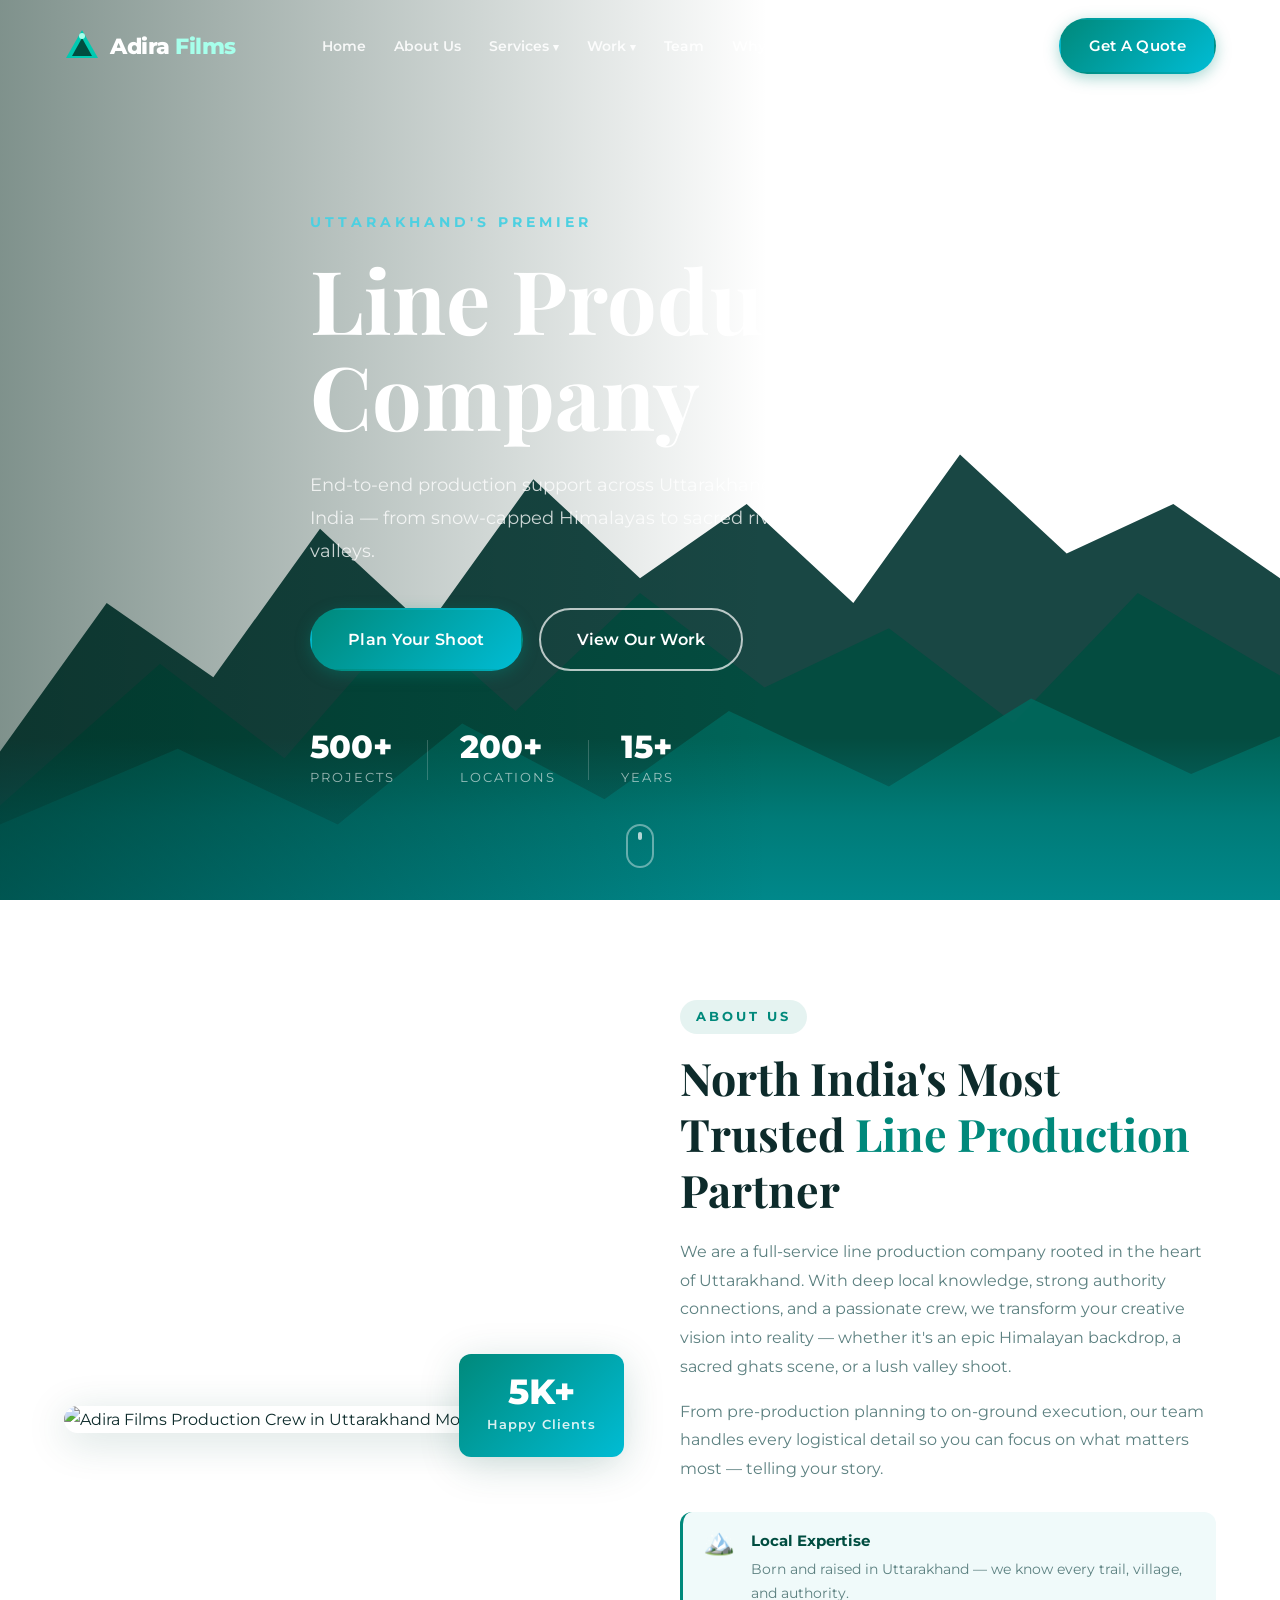
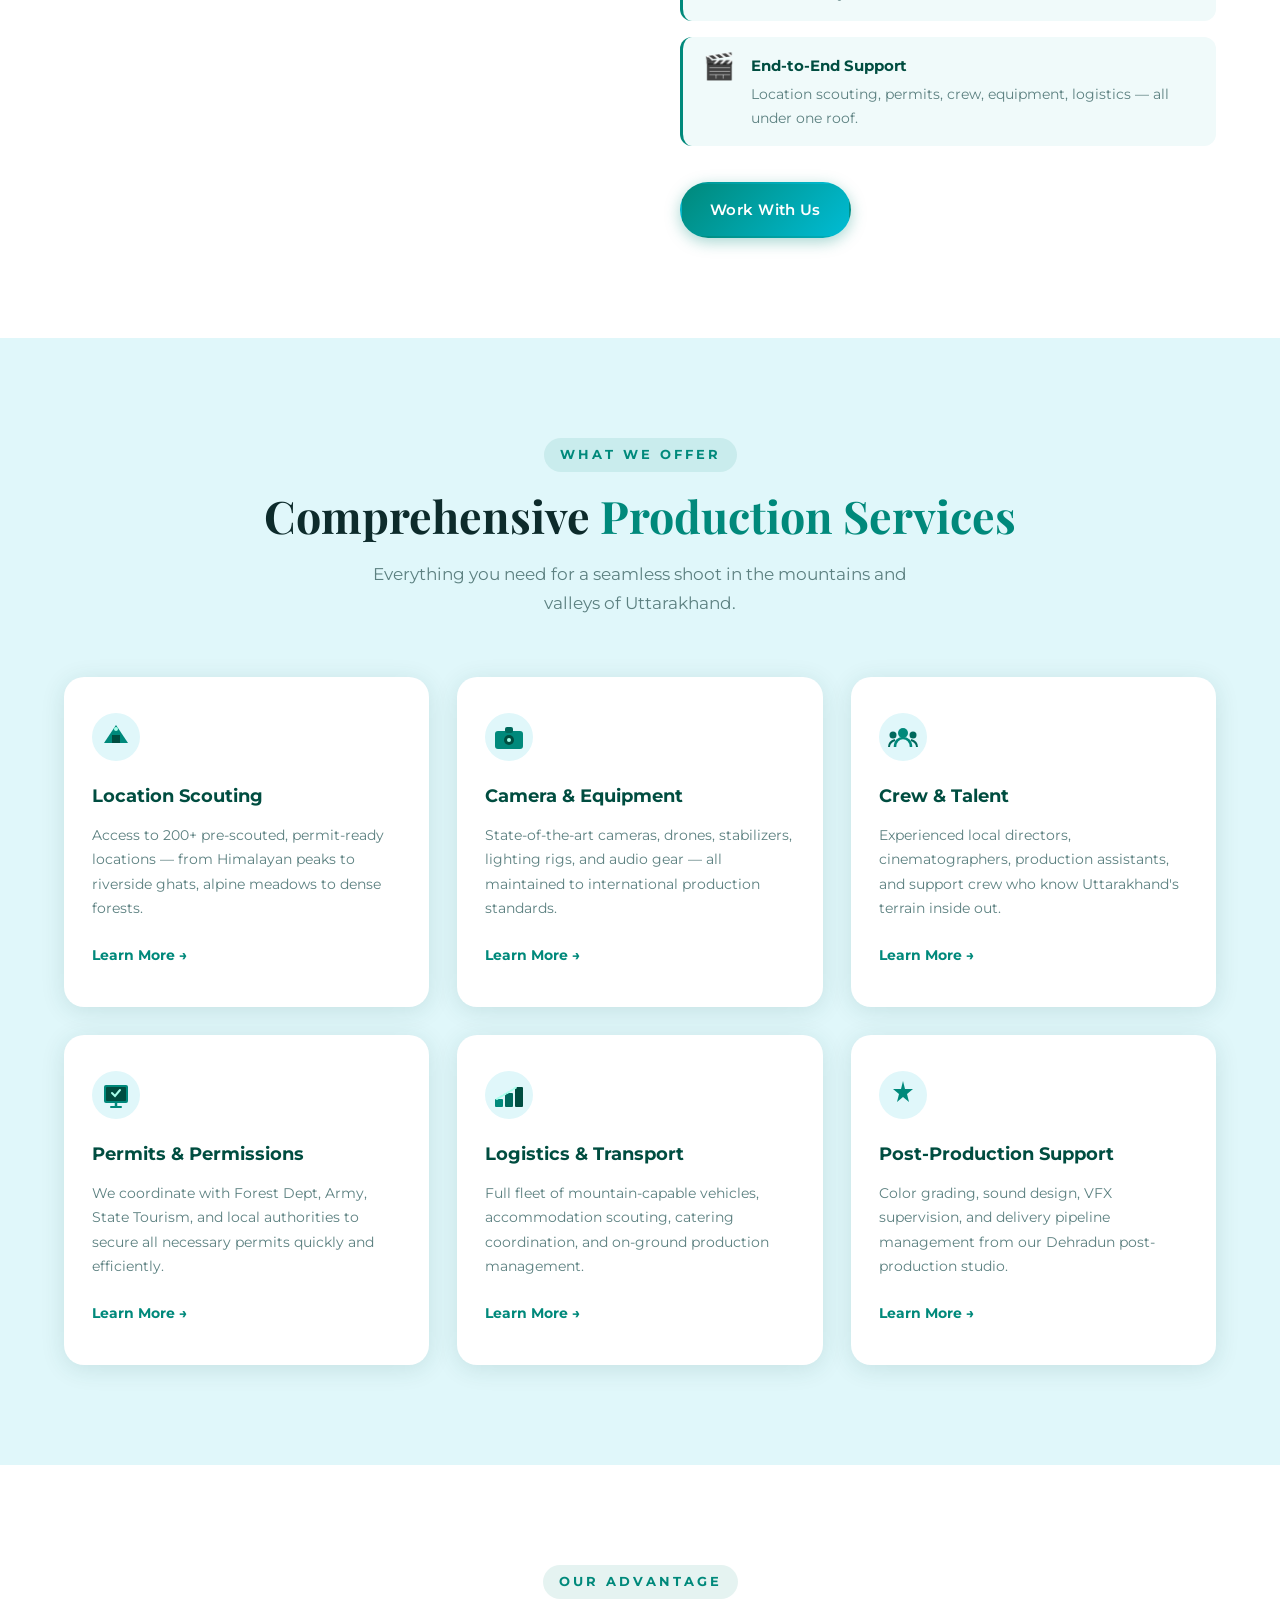
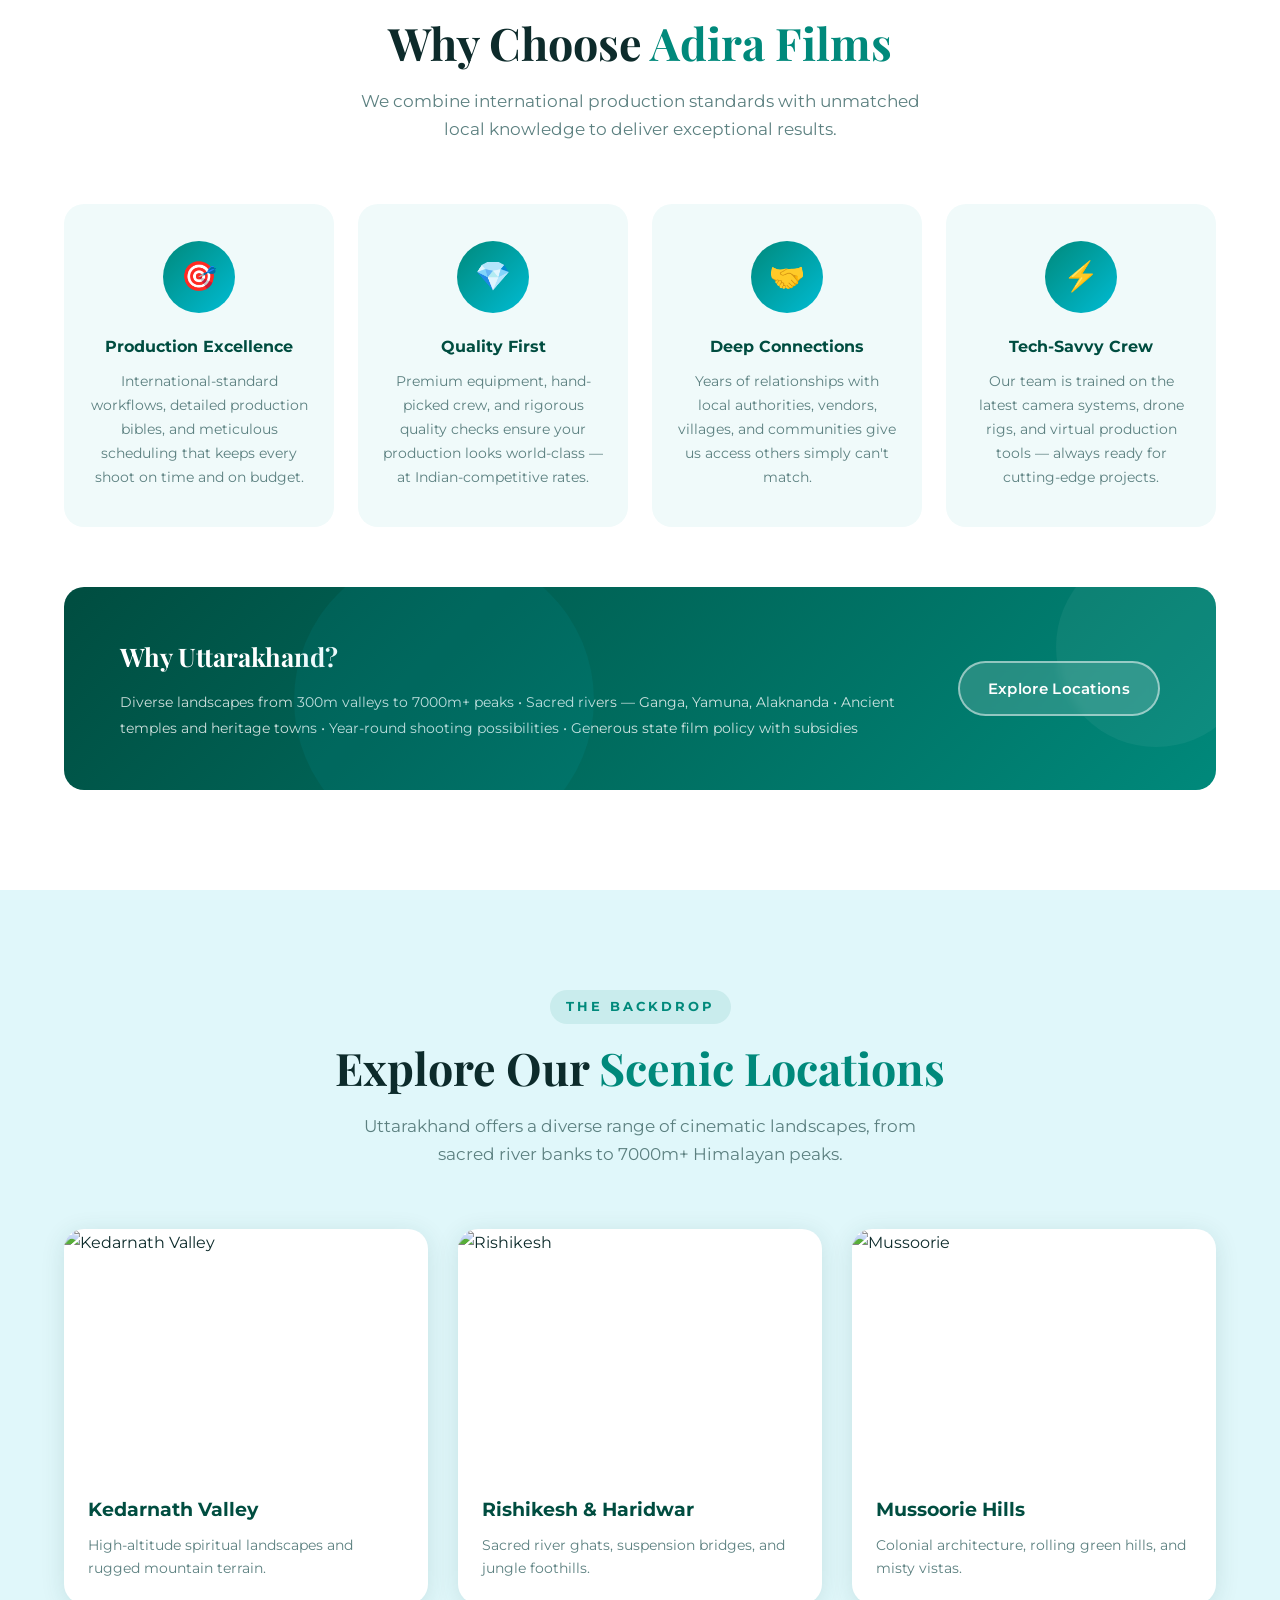
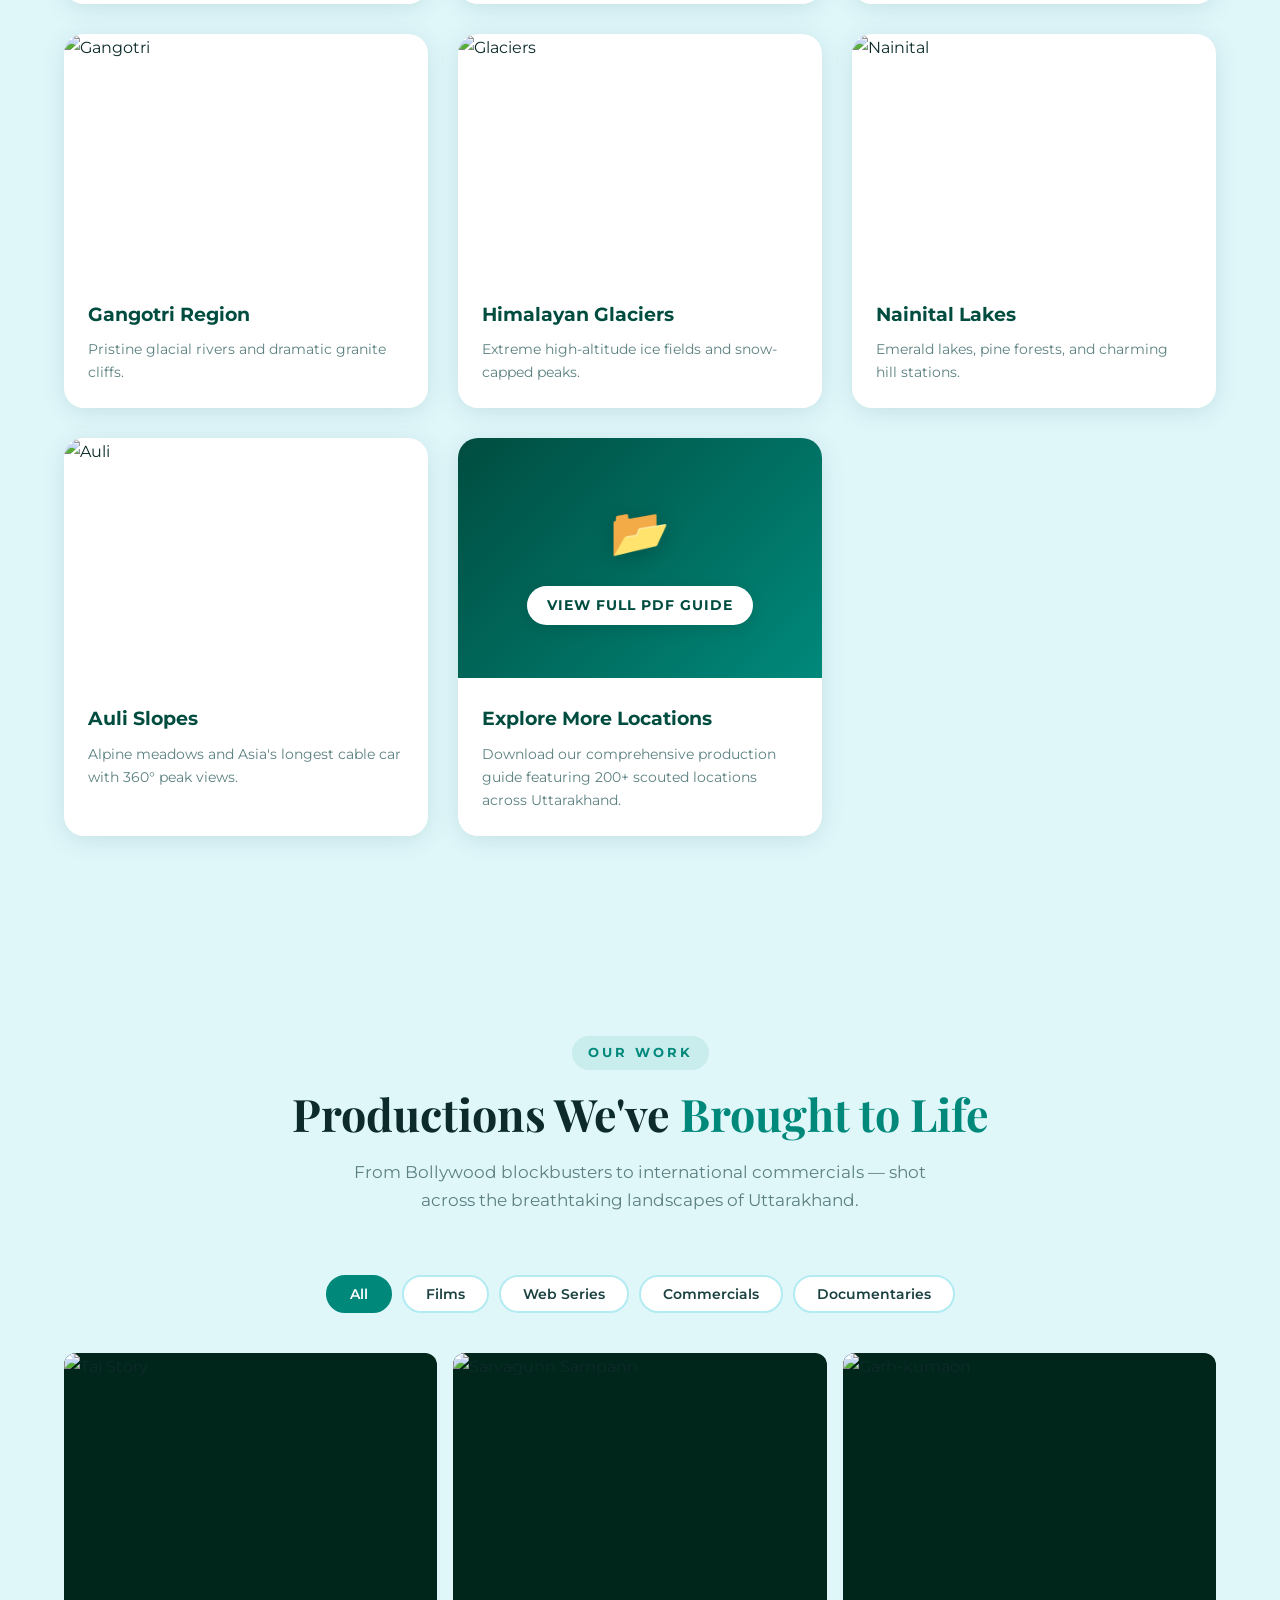
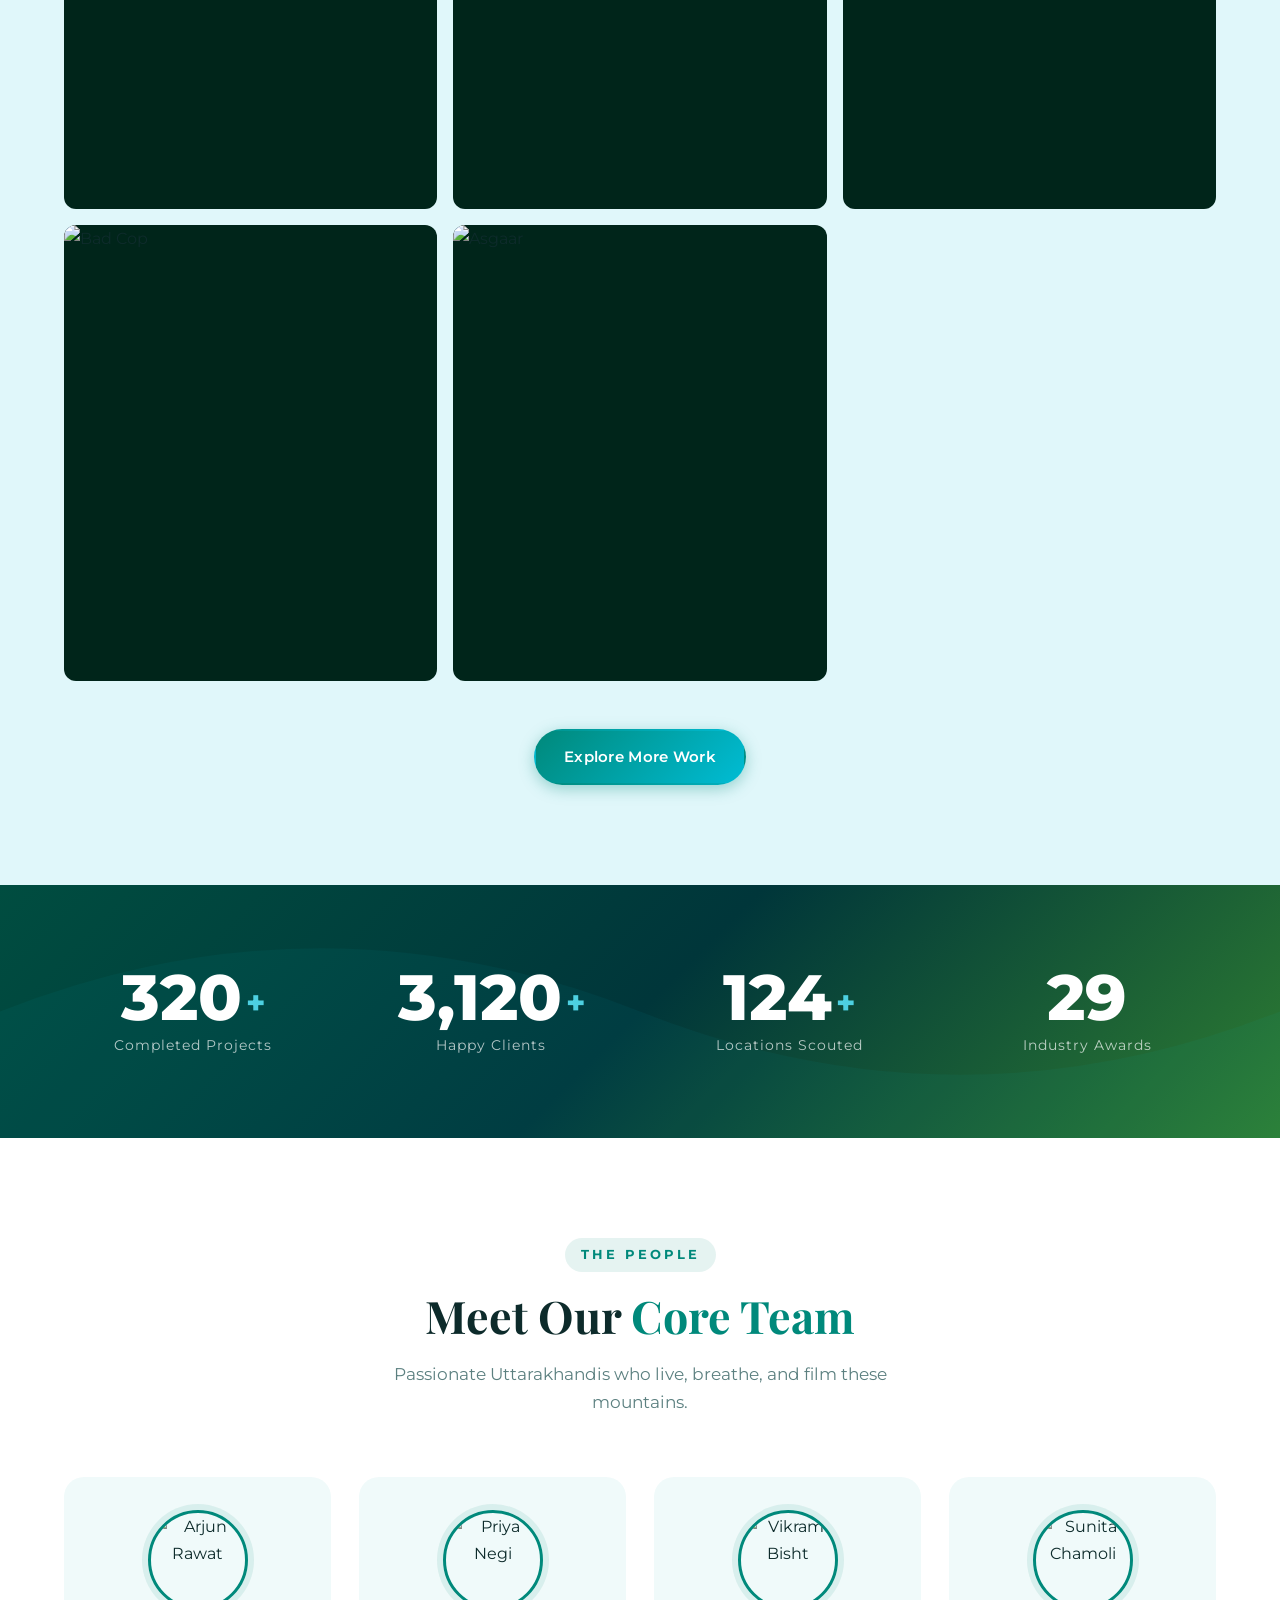
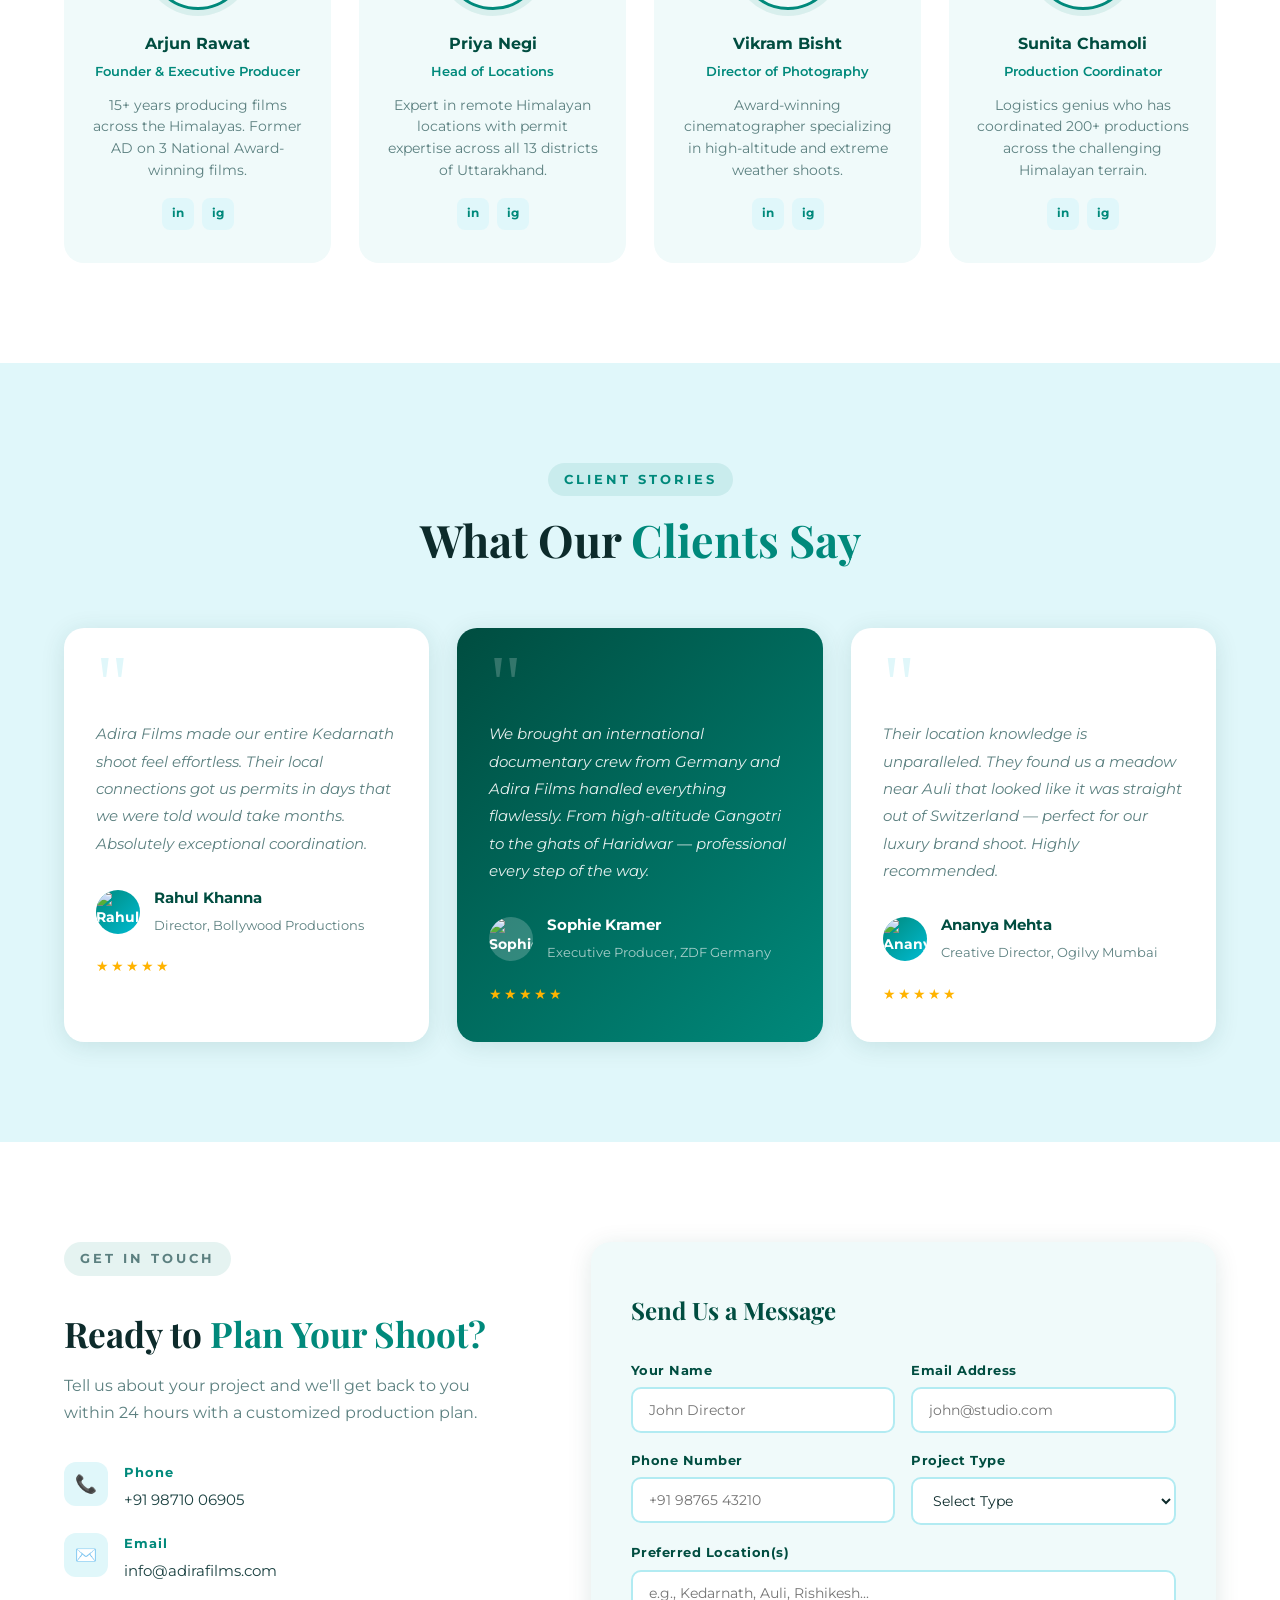
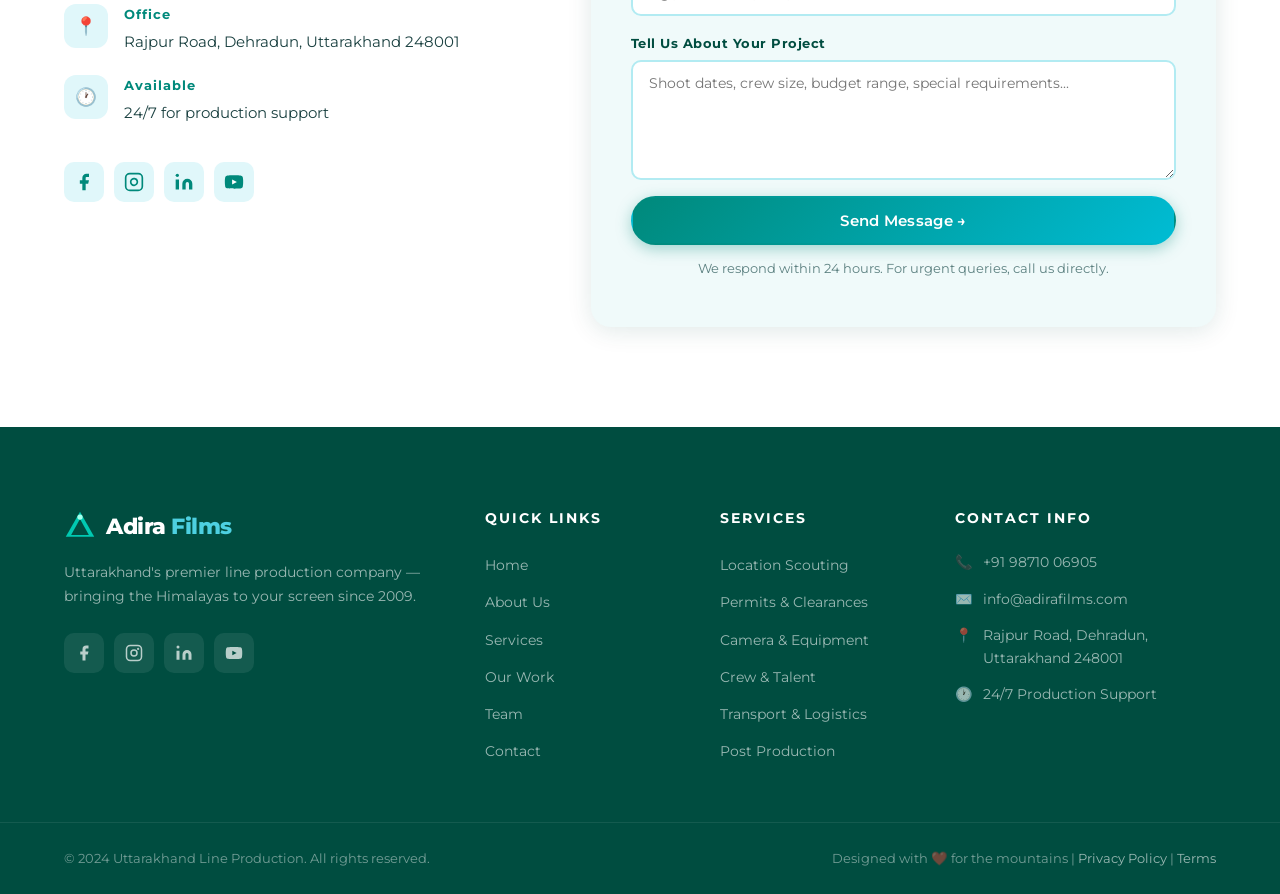
==== index.html @ 28b55c74 "Add files via upload" ====
<!DOCTYPE html>
<html lang="en">
<head>
  <meta charset="UTF-8" />
  <meta name="viewport" content="width=device-width, initial-scale=1.0" />
  <title>Adira Films | Uttarakhand Line Production Services</title>
  <link rel="preconnect" href="https://fonts.googleapis.com" />
  <link href="https://fonts.googleapis.com/css2?family=Montserrat:wght@300;400;500;600;700;800&family=Playfair+Display:wght@400;700&display=swap" rel="stylesheet" />
  <link rel="stylesheet" href="style.css" />
</head>
<body>

  <!-- ===== HEADER ===== -->
  <header id="header">
    <div class="container nav-container">
      <a href="#" class="logo">
        <div class="logo-icon">
          <svg width="36" height="36" viewBox="0 0 36 36" fill="none">
            <path d="M18 2 L34 30 L2 30 Z" fill="#00C9B1"/>
            <path d="M18 10 L28 28 L8 28 Z" fill="#004D40"/>
            <circle cx="18" cy="8" r="3" fill="#A7FFEB"/>
          </svg>
        </div>
        <span class="logo-text">Adira <span>Films</span></span>
      </a>

      <nav class="main-nav" id="mainNav">
        <ul>
          <li><a href="#home">Home</a></li>
          <li><a href="#about">About Us</a></li>
          <li class="has-dropdown">
            <a href="#services">Services <span class="arrow">▾</span></a>
            <ul class="dropdown">
              <li><a href="#services">Kumaon Region</a></li>
              <li><a href="#services">Garhwal Region</a></li>
              <li><a href="#services">Dehradun & Mussoorie</a></li>
            </ul>
          </li>
          <li class="has-dropdown">
            <a href="#portfolio">Work <span class="arrow">▾</span></a>
            <ul class="dropdown">
              <li><a href="#portfolio">Films</a></li>
              <li><a href="#portfolio">Web Series</a></li>
              <li><a href="#portfolio">Commercials</a></li>
            </ul>
          </li>
          <li><a href="#team">Team</a></li>
          <li><a href="#why">Why Uttarakhand</a></li>
          <li><a href="#contact">Contact Us</a></li>
        </ul>
      </nav>

      <a href="#contact" class="btn btn-primary header-cta">Get A Quote</a>
      <button class="hamburger" id="hamburger" aria-label="Toggle menu">
        <span></span><span></span><span></span>
      </button>
    </div>
  </header>

  <!-- ===== HERO ===== -->
  <section id="home" class="hero">
    <div class="hero-bg">
      <div class="mountain-layer mountain-back"></div>
      <div class="mountain-layer mountain-mid"></div>
      <div class="mountain-layer mountain-front"></div>
      <div class="river-flow"></div>
      <div class="hero-overlay"></div>
    </div>
    <div class="container hero-content">
      <p class="hero-tagline">Uttarakhand's Premier</p>
      <h1 class="hero-title">Line Production<br/>Company</h1>
      <p class="hero-subtitle">End-to-end production support across Uttarakhand &amp; North India — from snow-capped Himalayas to sacred river valleys.</p>
      <div class="hero-actions">
        <a href="#contact" class="btn btn-primary btn-lg">Plan Your Shoot</a>
        <a href="#portfolio" class="btn btn-outline btn-lg">View Our Work</a>
      </div>
      <div class="hero-stats">
        <div class="hero-stat">
          <span class="stat-number">500+</span>
          <span class="stat-label">Projects</span>
        </div>
        <div class="stat-divider"></div>
        <div class="hero-stat">
          <span class="stat-number">200+</span>
          <span class="stat-label">Locations</span>
        </div>
        <div class="stat-divider"></div>
        <div class="hero-stat">
          <span class="stat-number">15+</span>
          <span class="stat-label">Years</span>
        </div>
      </div>
    </div>
    <div class="scroll-indicator">
      <div class="scroll-dot"></div>
    </div>
  </section>

  <!-- ===== ABOUT ===== -->
  <section id="about" class="about section-pad">
    <div class="container about-grid">
      <div class="about-visual">
        <div class="about-img-frame">
          <div class="about-img-main">
            <img src="assets/about_main.png" alt="Adira Films Production Crew in Uttarakhand Mountains" style="width: 100%; height: auto; display: block;">
          </div>
          <div class="about-img-accent">
            <div class="accent-card">
              <span class="accent-number">5K+</span>
              <span class="accent-text">Happy Clients</span>
            </div>
          </div>
        </div>
      </div>

      <div class="about-text">
        <p class="section-label">About Us</p>
        <h2 class="section-title">North India's Most Trusted <span>Line Production</span> Partner</h2>
        <p class="about-desc">We are a full-service line production company rooted in the heart of Uttarakhand. With deep local knowledge, strong authority connections, and a passionate crew, we transform your creative vision into reality — whether it's an epic Himalayan backdrop, a sacred ghats scene, or a lush valley shoot.</p>
        <p class="about-desc">From pre-production planning to on-ground execution, our team handles every logistical detail so you can focus on what matters most — telling your story.</p>
        <div class="about-features">
          <div class="feature-item">
            <span class="feature-icon">🏔️</span>
            <div>
              <strong>Local Expertise</strong>
              <p>Born and raised in Uttarakhand — we know every trail, village, and authority.</p>
            </div>
          </div>
          <div class="feature-item">
            <span class="feature-icon">🎬</span>
            <div>
              <strong>End-to-End Support</strong>
              <p>Location scouting, permits, crew, equipment, logistics — all under one roof.</p>
            </div>
          </div>
        </div>
        <a href="#contact" class="btn btn-primary">Work With Us</a>
      </div>
    </div>
  </section>

  <!-- ===== SERVICES ===== -->
  <section id="services" class="services section-pad bg-teal-light">
    <div class="container">
      <div class="section-header">
        <p class="section-label">What We Offer</p>
        <h2 class="section-title">Comprehensive <span>Production Services</span></h2>
        <p class="section-sub">Everything you need for a seamless shoot in the mountains and valleys of Uttarakhand.</p>
      </div>
      <div class="services-grid">
        <div class="service-card">
          <div class="service-icon">
            <svg width="48" height="48" viewBox="0 0 48 48" fill="none">
              <circle cx="24" cy="24" r="24" fill="#E0F7FA"/>
              <path d="M24 12 L12 30 H36 Z" fill="#00897B"/>
              <rect x="20" y="22" width="8" height="8" fill="#004D40"/>
              <circle cx="24" cy="16" r="2" fill="#A7FFEB"/>
            </svg>
          </div>
          <h3>Location Scouting</h3>
          <p>Access to 200+ pre-scouted, permit-ready locations — from Himalayan peaks to riverside ghats, alpine meadows to dense forests.</p>
          <a href="#contact" class="service-link">Learn More →</a>
        </div>
        <div class="service-card">
          <div class="service-icon">
            <svg width="48" height="48" viewBox="0 0 48 48" fill="none">
              <circle cx="24" cy="24" r="24" fill="#E0F7FA"/>
              <rect x="10" y="18" width="28" height="18" rx="3" fill="#00897B"/>
              <circle cx="24" cy="27" r="5" fill="#004D40"/>
              <circle cx="24" cy="27" r="2" fill="#A7FFEB"/>
              <rect x="20" y="14" width="8" height="6" rx="2" fill="#00695C"/>
            </svg>
          </div>
          <h3>Camera &amp; Equipment</h3>
          <p>State-of-the-art cameras, drones, stabilizers, lighting rigs, and audio gear — all maintained to international production standards.</p>
          <a href="#contact" class="service-link">Learn More →</a>
        </div>
        <div class="service-card">
          <div class="service-icon">
            <svg width="48" height="48" viewBox="0 0 48 48" fill="none">
              <circle cx="24" cy="24" r="24" fill="#E0F7FA"/>
              <path d="M16 34 C16 28 20 25 24 25 C28 25 32 28 32 34" stroke="#00897B" stroke-width="2.5" fill="none"/>
              <circle cx="24" cy="20" r="5" fill="#00897B"/>
              <path d="M10 34 C10 30 13 28 16 27" stroke="#00695C" stroke-width="2" fill="none"/>
              <circle cx="14" cy="22" r="3.5" fill="#00695C"/>
              <path d="M38 34 C38 30 35 28 32 27" stroke="#00695C" stroke-width="2" fill="none"/>
              <circle cx="34" cy="22" r="3.5" fill="#00695C"/>
            </svg>
          </div>
          <h3>Crew &amp; Talent</h3>
          <p>Experienced local directors, cinematographers, production assistants, and support crew who know Uttarakhand's terrain inside out.</p>
          <a href="#contact" class="service-link">Learn More →</a>
        </div>
        <div class="service-card">
          <div class="service-icon">
            <svg width="48" height="48" viewBox="0 0 48 48" fill="none">
              <circle cx="24" cy="24" r="24" fill="#E0F7FA"/>
              <rect x="12" y="14" width="24" height="18" rx="2" fill="#00897B"/>
              <rect x="14" y="16" width="20" height="14" rx="1" fill="#004D40"/>
              <line x1="24" y1="32" x2="24" y2="36" stroke="#00897B" stroke-width="2.5"/>
              <rect x="18" y="35" width="12" height="2" rx="1" fill="#00897B"/>
              <path d="M20 22 L23 25 L28 19" stroke="#A7FFEB" stroke-width="2" stroke-linecap="round"/>
            </svg>
          </div>
          <h3>Permits &amp; Permissions</h3>
          <p>We coordinate with Forest Dept, Army, State Tourism, and local authorities to secure all necessary permits quickly and efficiently.</p>
          <a href="#contact" class="service-link">Learn More →</a>
        </div>
        <div class="service-card">
          <div class="service-icon">
            <svg width="48" height="48" viewBox="0 0 48 48" fill="none">
              <circle cx="24" cy="24" r="24" fill="#E0F7FA"/>
              <rect x="10" y="28" width="8" height="8" rx="1" fill="#00897B"/>
              <rect x="20" y="22" width="8" height="14" rx="1" fill="#00695C"/>
              <rect x="30" y="16" width="8" height="20" rx="1" fill="#004D40"/>
              <path d="M12 28 L22 22 L32 16" stroke="#A7FFEB" stroke-width="2" stroke-linecap="round" stroke-dasharray="2 2"/>
            </svg>
          </div>
          <h3>Logistics &amp; Transport</h3>
          <p>Full fleet of mountain-capable vehicles, accommodation scouting, catering coordination, and on-ground production management.</p>
          <a href="#contact" class="service-link">Learn More →</a>
        </div>
        <div class="service-card">
          <div class="service-icon">
            <svg width="48" height="48" viewBox="0 0 48 48" fill="none">
              <circle cx="24" cy="24" r="24" fill="#E0F7FA"/>
              <path d="M24 10 L26 18 H34 L28 23 L30 31 L24 26 L18 31 L20 23 L14 18 H22 Z" fill="#00897B"/>
            </svg>
          </div>
          <h3>Post-Production Support</h3>
          <p>Color grading, sound design, VFX supervision, and delivery pipeline management from our Dehradun post-production studio.</p>
          <a href="#contact" class="service-link">Learn More →</a>
        </div>
      </div>
    </div>
  </section>

  <!-- ===== WHY CHOOSE US ===== -->
  <section id="why" class="why section-pad">
    <div class="container">
      <div class="section-header">
        <p class="section-label">Our Advantage</p>
        <h2 class="section-title">Why Choose <span>Adira Films</span></h2>
        <p class="section-sub">We combine international production standards with unmatched local knowledge to deliver exceptional results.</p>
      </div>
      <div class="why-grid">
        <div class="why-card">
          <div class="why-icon-wrap">
            <div class="why-icon">🎯</div>
          </div>
          <h3>Production Excellence</h3>
          <p>International-standard workflows, detailed production bibles, and meticulous scheduling that keeps every shoot on time and on budget.</p>
        </div>
        <div class="why-card">
          <div class="why-icon-wrap">
            <div class="why-icon">💎</div>
          </div>
          <h3>Quality First</h3>
          <p>Premium equipment, hand-picked crew, and rigorous quality checks ensure your production looks world-class — at Indian-competitive rates.</p>
        </div>
        <div class="why-card">
          <div class="why-icon-wrap">
            <div class="why-icon">🤝</div>
          </div>
          <h3>Deep Connections</h3>
          <p>Years of relationships with local authorities, vendors, villages, and communities give us access others simply can't match.</p>
        </div>
        <div class="why-card">
          <div class="why-icon-wrap">
            <div class="why-icon">⚡</div>
          </div>
          <h3>Tech-Savvy Crew</h3>
          <p>Our team is trained on the latest camera systems, drone rigs, and virtual production tools — always ready for cutting-edge projects.</p>
        </div>
      </div>

      <!-- Why Uttarakhand Band -->
      <div class="uk-band">
        <div class="uk-band-text">
          <h3>Why Uttarakhand?</h3>
          <p>Diverse landscapes from 300m valleys to 7000m+ peaks • Sacred rivers — Ganga, Yamuna, Alaknanda • Ancient temples and heritage towns • Year-round shooting possibilities • Generous state film policy with subsidies</p>
        </div>
        <a href="#locations" class="btn btn-primary">Explore Locations</a>
      </div>
    </div>
  </section>
  
  <!-- ===== LOCATIONS ===== -->
  <section id="locations" class="locations section-pad bg-teal-light">
    <div class="container">
      <div class="section-header">
        <p class="section-label">The Backdrop</p>
        <h2 class="section-title">Explore Our <span>Scenic Locations</span></h2>
        <p class="section-sub">Uttarakhand offers a diverse range of cinematic landscapes, from sacred river banks to 7000m+ Himalayan peaks.</p>
      </div>
      <div class="locations-grid">
        <div class="location-card">
          <div class="location-img">
            <img src="assets/work_kedarnath.png" alt="Kedarnath Valley">
          </div>
          <div class="location-info">
            <h3>Kedarnath Valley</h3>
            <p>High-altitude spiritual landscapes and rugged mountain terrain.</p>
          </div>
        </div>
        <div class="location-card">
          <div class="location-img">
            <img src="assets/work_rishikesh.png" alt="Rishikesh">
          </div>
          <div class="location-info">
            <h3>Rishikesh & Haridwar</h3>
            <p>Sacred river ghats, suspension bridges, and jungle foothills.</p>
          </div>
        </div>
        <div class="location-card">
          <div class="location-img">
            <img src="assets/work_mussoorie.png" alt="Mussoorie">
          </div>
          <div class="location-info">
            <h3>Mussoorie Hills</h3>
            <p>Colonial architecture, rolling green hills, and misty vistas.</p>
          </div>
        </div>
        <div class="location-card">
          <div class="location-img">
            <img src="assets/work_gangotri.png" alt="Gangotri">
          </div>
          <div class="location-info">
            <h3>Gangotri Region</h3>
            <p>Pristine glacial rivers and dramatic granite cliffs.</p>
          </div>
        </div>
        <div class="location-card">
          <div class="location-img">
            <img src="assets/work_glacier.png" alt="Glaciers">
          </div>
          <div class="location-info">
            <h3>Himalayan Glaciers</h3>
            <p>Extreme high-altitude ice fields and snow-capped peaks.</p>
          </div>
        </div>
        <div class="location-card">
          <div class="location-img">
            <img src="assets/work_nainital.png" alt="Nainital">
          </div>
          <div class="location-info">
            <h3>Nainital Lakes</h3>
            <p>Emerald lakes, pine forests, and charming hill stations.</p>
          </div>
        </div>
        <div class="location-card">
          <div class="location-img">
            <img src="assets/work_auli.png" alt="Auli">
          </div>
          <div class="location-info">
            <h3>Auli Slopes</h3>
            <p>Alpine meadows and Asia's longest cable car with 360° peak views.</p>
          </div>
        </div>
        <a href="assets/Uttarakhand Locations-Updated V1.pdf" target="_blank" class="location-card more-locations">
          <div class="location-img more-img">
            <div class="more-overlay">
              <span class="more-icon">📂</span>
              <span class="more-btn">View Full PDF Guide</span>
            </div>
          </div>
          <div class="location-info">
            <h3>Explore More Locations</h3>
            <p>Download our comprehensive production guide featuring 200+ scouted locations across Uttarakhand.</p>
          </div>
        </a>
      </div>
    </div>
  </section>

  <!-- ===== PORTFOLIO ===== -->
  <section id="portfolio" class="portfolio section-pad bg-teal-light">
    <div class="container">
      <div class="section-header">
        <p class="section-label">Our Work</p>
        <h2 class="section-title">Productions We've <span>Brought to Life</span></h2>
        <p class="section-sub">From Bollywood blockbusters to international commercials — shot across the breathtaking landscapes of Uttarakhand.</p>
      </div>
      <div class="portfolio-filter">
        <button class="filter-btn active" data-filter="all">All</button>
        <button class="filter-btn" data-filter="film">Films</button>
        <button class="filter-btn" data-filter="web">Web Series</button>
        <button class="filter-btn" data-filter="ad">Commercials</button>
        <button class="filter-btn" data-filter="doc">Documentaries</button>
      </div>
      <div class="portfolio-grid">
        <div class="portfolio-item tall" data-cat="film">
          <div class="portfolio-img">
            <img src="assets/taj story poster.jpg" alt="Taj Story" style="width: 100%; height: 100%; object-fit: contain; background: #00251a;">
            <div class="portfolio-overlay">
              <div class="portfolio-info">
                <h4>Taj Story</h4>
                <p>Feature Film • Agra & Uttarakhand</p>
              </div>
            </div>
          </div>
        </div>
        <div class="portfolio-item tall" data-cat="web">
          <div class="portfolio-img">
            <img src="assets/Sarvagunn Sampann poster.jpg" alt="Sarvagunn Sampann" style="width: 100%; height: 100%; object-fit: contain; background: #00251a;">
            <div class="portfolio-overlay">
              <div class="portfolio-info">
                <h4>Sarvagunn Sampann</h4>
                <p>Web Series • Uttarakhand Locations</p>
              </div>
            </div>
          </div>
        </div>
        <div class="portfolio-item tall" data-cat="film">
          <div class="portfolio-img">
            <img src="assets/Garh-kumaon poster.jpg" alt="Garh-kumaon" style="width: 100%; height: 100%; object-fit: contain; background: #00251a;">
            <div class="portfolio-overlay">
              <div class="portfolio-info">
                <h4>Garh-kumaon</h4>
                <p>Regional Feature • Kumaon & Garhwal</p>
              </div>
            </div>
          </div>
        </div>
        <div class="portfolio-item tall" data-cat="web">
          <div class="portfolio-img">
            <img src="assets/Bad Cop poster.jpg" alt="Bad Cop" style="width: 100%; height: 100%; object-fit: contain; background: #00251a;">
            <div class="portfolio-overlay">
              <div class="portfolio-info">
                <h4>Bad Cop</h4>
                <p>Web Series • Dehradun & Mussoorie</p>
              </div>
            </div>
          </div>
        </div>
        <div class="portfolio-item tall" data-cat="film">
          <div class="portfolio-img">
            <img src="assets/Asgaar poster.jpg" alt="Asgaar" style="width: 100%; height: 100%; object-fit: contain; background: #00251a;">
            <div class="portfolio-overlay">
              <div class="portfolio-info">
                <h4>Asgaar</h4>
                <p>Feature Film • Himalayan Production</p>
              </div>
            </div>
          </div>
        </div>
      </div>
      <div class="portfolio-cta">
        <a href="#contact" class="btn btn-primary">Explore More Work</a>
      </div>
    </div>
  </section>

  <!-- ===== STATS ===== -->
  <section class="stats-section">
    <div class="stats-bg">
      <div class="stats-mountain"></div>
    </div>
    <div class="container stats-grid">
      <div class="stat-item">
        <span class="stat-big" data-target="500">0</span>
        <span class="stat-plus">+</span>
        <p>Completed Projects</p>
      </div>
      <div class="stat-item">
        <span class="stat-big" data-target="5000">0</span>
        <span class="stat-plus">+</span>
        <p>Happy Clients</p>
      </div>
      <div class="stat-item">
        <span class="stat-big" data-target="200">0</span>
        <span class="stat-plus">+</span>
        <p>Locations Scouted</p>
      </div>
      <div class="stat-item">
        <span class="stat-big" data-target="48">0</span>
        <span class="stat-plus"></span>
        <p>Industry Awards</p>
      </div>
    </div>
  </section>

  <!-- ===== TEAM ===== -->
  <section id="team" class="team section-pad">
    <div class="container">
      <div class="section-header">
        <p class="section-label">The People</p>
        <h2 class="section-title">Meet Our <span>Core Team</span></h2>
        <p class="section-sub">Passionate Uttarakhandis who live, breathe, and film these mountains.</p>
      </div>
      <div class="team-grid">
        <div class="team-card">
          <div class="team-avatar">
            <img src="assets/team_arjun.png" alt="Arjun Rawat" style="width: 100%; height: 100%; object-fit: cover;">
          </div>
          <h4>Arjun Rawat</h4>
          <p class="team-role">Founder &amp; Executive Producer</p>
          <p class="team-bio">15+ years producing films across the Himalayas. Former AD on 3 National Award-winning films.</p>
          <div class="team-social">
            <a href="#" aria-label="LinkedIn">in</a>
            <a href="#" aria-label="Instagram">ig</a>
          </div>
        </div>
        <div class="team-card">
          <div class="team-avatar">
            <img src="assets/team_priya.png" alt="Priya Negi" style="width: 100%; height: 100%; object-fit: cover;">
          </div>
          <h4>Priya Negi</h4>
          <p class="team-role">Head of Locations</p>
          <p class="team-bio">Expert in remote Himalayan locations with permit expertise across all 13 districts of Uttarakhand.</p>
          <div class="team-social">
            <a href="#" aria-label="LinkedIn">in</a>
            <a href="#" aria-label="Instagram">ig</a>
          </div>
        </div>
        <div class="team-card">
          <div class="team-avatar">
            <img src="assets/team_vikram.png" alt="Vikram Bisht" style="width: 100%; height: 100%; object-fit: cover;">
          </div>
          <h4>Vikram Bisht</h4>
          <p class="team-role">Director of Photography</p>
          <p class="team-bio">Award-winning cinematographer specializing in high-altitude and extreme weather shoots.</p>
          <div class="team-social">
            <a href="#" aria-label="LinkedIn">in</a>
            <a href="#" aria-label="Instagram">ig</a>
          </div>
        </div>
        <div class="team-card">
          <div class="team-avatar">
            <img src="assets/team_sunita.png" alt="Sunita Chamoli" style="width: 100%; height: 100%; object-fit: cover;">
          </div>
          <h4>Sunita Chamoli</h4>
          <p class="team-role">Production Coordinator</p>
          <p class="team-bio">Logistics genius who has coordinated 200+ productions across the challenging Himalayan terrain.</p>
          <div class="team-social">
            <a href="#" aria-label="LinkedIn">in</a>
            <a href="#" aria-label="Instagram">ig</a>
          </div>
        </div>
      </div>
    </div>
  </section>

  <!-- ===== TESTIMONIALS ===== -->
  <section class="testimonials section-pad bg-teal-light">
    <div class="container">
      <div class="section-header">
        <p class="section-label">Client Stories</p>
        <h2 class="section-title">What Our <span>Clients Say</span></h2>
      </div>
      <div class="testimonials-grid">
        <div class="testimonial-card">
          <div class="quote-icon">"</div>
          <p class="testimonial-text">Adira Films made our entire Kedarnath shoot feel effortless. Their local connections got us permits in days that we were told would take months. Absolutely exceptional coordination.</p>
          <div class="testimonial-author">
            <div class="author-avatar">
              <img src="assets/avatar_rahul.png" alt="Rahul Khanna" style="width: 100%; height: 100%; border-radius: 50%; object-fit: cover;">
            </div>
            <div>
              <strong>Rahul Khanna</strong>
              <span>Director, Bollywood Productions</span>
            </div>
          </div>
          <div class="stars">★★★★★</div>
        </div>
        <div class="testimonial-card featured">
          <div class="quote-icon">"</div>
          <p class="testimonial-text">We brought an international documentary crew from Germany and Adira Films handled everything flawlessly. From high-altitude Gangotri to the ghats of Haridwar — professional every step of the way.</p>
          <div class="testimonial-author">
            <div class="author-avatar">
              <img src="assets/avatar_sophie.png" alt="Sophie Kramer" style="width: 100%; height: 100%; border-radius: 50%; object-fit: cover;">
            </div>
            <div>
              <strong>Sophie Kramer</strong>
              <span>Executive Producer, ZDF Germany</span>
            </div>
          </div>
          <div class="stars">★★★★★</div>
        </div>
        <div class="testimonial-card">
          <div class="quote-icon">"</div>
          <p class="testimonial-text">Their location knowledge is unparalleled. They found us a meadow near Auli that looked like it was straight out of Switzerland — perfect for our luxury brand shoot. Highly recommended.</p>
          <div class="testimonial-author">
            <div class="author-avatar">
              <img src="assets/avatar_ananya.png" alt="Ananya Mehta" style="width: 100%; height: 100%; border-radius: 50%; object-fit: cover;">
            </div>
            <div>
              <strong>Ananya Mehta</strong>
              <span>Creative Director, Ogilvy Mumbai</span>
            </div>
          </div>
          <div class="stars">★★★★★</div>
        </div>
      </div>
    </div>
  </section>

  <!-- ===== CONTACT ===== -->
  <section id="contact" class="contact section-pad">
    <div class="container contact-grid">
      <div class="contact-info">
        <p class="section-label">Get In Touch</p>
        <h2 class="section-title">Ready to <span>Plan Your Shoot?</span></h2>
        <p>Tell us about your project and we'll get back to you within 24 hours with a customized production plan.</p>

        <div class="contact-details">
          <div class="contact-detail">
            <div class="detail-icon">📞</div>
            <div>
              <strong>Phone</strong>
              <a href="tel:+919871006905">+91 98710 06905</a>
            </div>
          </div>
          <div class="contact-detail">
            <div class="detail-icon">✉️</div>
            <div>
              <strong>Email</strong>
              <a href="mailto:info@adirafilms.com">info@adirafilms.com</a>
            </div>
          </div>
          <div class="contact-detail">
            <div class="detail-icon">📍</div>
            <div>
              <strong>Office</strong>
              <span>Rajpur Road, Dehradun, Uttarakhand 248001</span>
            </div>
          </div>
          <div class="contact-detail">
            <div class="detail-icon">🕐</div>
            <div>
              <strong>Available</strong>
              <span>24/7 for production support</span>
            </div>
          </div>
        </div>

        <div class="social-links">
          <a href="#" class="social-link" aria-label="Facebook">
            <svg width="20" height="20" viewBox="0 0 24 24" fill="currentColor"><path d="M18 2h-3a5 5 0 00-5 5v3H7v4h3v8h4v-8h3l1-4h-4V7a1 1 0 011-1h3z"/></svg>
          </a>
          <a href="#" class="social-link" aria-label="Instagram">
            <svg width="20" height="20" viewBox="0 0 24 24" fill="none" stroke="currentColor" stroke-width="2"><rect x="2" y="2" width="20" height="20" rx="5" ry="5"/><path d="M16 11.37A4 4 0 1112.63 8 4 4 0 0116 11.37z"/><line x1="17.5" y1="6.5" x2="17.51" y2="6.5"/></svg>
          </a>
          <a href="#" class="social-link" aria-label="LinkedIn">
            <svg width="20" height="20" viewBox="0 0 24 24" fill="currentColor"><path d="M16 8a6 6 0 016 6v7h-4v-7a2 2 0 00-2-2 2 2 0 00-2 2v7h-4v-7a6 6 0 016-6zM2 9h4v12H2z"/><circle cx="4" cy="4" r="2"/></svg>
          </a>
          <a href="#" class="social-link" aria-label="YouTube">
            <svg width="20" height="20" viewBox="0 0 24 24" fill="currentColor"><path d="M22.54 6.42a2.78 2.78 0 00-1.95-1.96C18.88 4 12 4 12 4s-6.88 0-8.59.46a2.78 2.78 0 00-1.95 1.96A29 29 0 001 12a29 29 0 00.46 5.58A2.78 2.78 0 003.41 19.6C5.12 20 12 20 12 20s6.88 0 8.59-.46a2.78 2.78 0 001.95-1.95A29 29 0 0023 12a29 29 0 00-.46-5.58z"/><polygon points="9.75 15.02 15.5 12 9.75 8.98 9.75 15.02" fill="white"/></svg>
          </a>
        </div>
      </div>

      <div class="contact-form-wrap">
        <form class="contact-form" id="contactForm">
          <h3>Send Us a Message</h3>
          <div class="form-row">
            <div class="form-group">
              <label for="name">Your Name</label>
              <input type="text" id="name" name="name" placeholder="John Director" required />
            </div>
            <div class="form-group">
              <label for="email">Email Address</label>
              <input type="email" id="email" name="email" placeholder="john@studio.com" required />
            </div>
          </div>
          <div class="form-row">
            <div class="form-group">
              <label for="phone">Phone Number</label>
              <input type="tel" id="phone" name="phone" placeholder="+91 98765 43210" />
            </div>
            <div class="form-group">
              <label for="project">Project Type</label>
              <select id="project" name="project">
                <option value="">Select Type</option>
                <option>Feature Film</option>
                <option>Web Series</option>
                <option>Commercial / TVC</option>
                <option>Documentary</option>
                <option>Music Video</option>
                <option>International Production</option>
                <option>Other</option>
              </select>
            </div>
          </div>
          <div class="form-group">
            <label for="location">Preferred Location(s)</label>
            <input type="text" id="location" name="location" placeholder="e.g., Kedarnath, Auli, Rishikesh..." />
          </div>
          <div class="form-group">
            <label for="message">Tell Us About Your Project</label>
            <textarea id="message" name="message" rows="5" placeholder="Shoot dates, crew size, budget range, special requirements..."></textarea>
          </div>
          <button type="submit" class="btn btn-primary btn-full">Send Message →</button>
          <p class="form-note">We respond within 24 hours. For urgent queries, call us directly.</p>
        </form>
      </div>
    </div>
  </section>

  <!-- ===== FOOTER ===== -->
  <footer class="footer">
    <div class="footer-top">
      <div class="container footer-grid">
        <div class="footer-brand">
          <a href="#" class="logo">
            <div class="logo-icon">
              <svg width="32" height="32" viewBox="0 0 36 36" fill="none">
                <path d="M18 2 L34 30 L2 30 Z" fill="#00C9B1"/>
                <path d="M18 10 L28 28 L8 28 Z" fill="#004D40"/>
                <circle cx="18" cy="8" r="3" fill="#A7FFEB"/>
              </svg>
            </div>
            <span class="logo-text">Adira <span>Films</span></span>
          </a>
          <p class="footer-tagline">Uttarakhand's premier line production company — bringing the Himalayas to your screen since 2009.</p>
          <div class="social-links">
            <a href="#" class="social-link" aria-label="Facebook">
              <svg width="18" height="18" viewBox="0 0 24 24" fill="currentColor"><path d="M18 2h-3a5 5 0 00-5 5v3H7v4h3v8h4v-8h3l1-4h-4V7a1 1 0 011-1h3z"/></svg>
            </a>
            <a href="#" class="social-link" aria-label="Instagram">
              <svg width="18" height="18" viewBox="0 0 24 24" fill="none" stroke="currentColor" stroke-width="2"><rect x="2" y="2" width="20" height="20" rx="5"/><circle cx="12" cy="12" r="4"/><circle cx="17.5" cy="6.5" r="0.5" fill="currentColor"/></svg>
            </a>
            <a href="#" class="social-link" aria-label="LinkedIn">
              <svg width="18" height="18" viewBox="0 0 24 24" fill="currentColor"><path d="M16 8a6 6 0 016 6v7h-4v-7a2 2 0 00-2-2 2 2 0 00-2 2v7h-4v-7a6 6 0 016-6zM2 9h4v12H2z"/><circle cx="4" cy="4" r="2"/></svg>
            </a>
            <a href="#" class="social-link" aria-label="YouTube">
              <svg width="18" height="18" viewBox="0 0 24 24" fill="currentColor"><path d="M22.54 6.42a2.78 2.78 0 00-1.95-1.96C18.88 4 12 4 12 4s-6.88 0-8.59.46a2.78 2.78 0 00-1.95 1.96A29 29 0 001 12a29 29 0 00.46 5.58A2.78 2.78 0 003.41 19.6C5.12 20 12 20 12 20s6.88 0 8.59-.46a2.78 2.78 0 001.95-1.95A29 29 0 0023 12a29 29 0 00-.46-5.58z"/><polygon points="9.75 15.02 15.5 12 9.75 8.98 9.75 15.02" fill="#004D40"/></svg>
            </a>
          </div>
        </div>

        <div class="footer-links">
          <h4>Quick Links</h4>
          <ul>
            <li><a href="#home">Home</a></li>
            <li><a href="#about">About Us</a></li>
            <li><a href="#services">Services</a></li>
            <li><a href="#portfolio">Our Work</a></li>
            <li><a href="#team">Team</a></li>
            <li><a href="#contact">Contact</a></li>
          </ul>
        </div>

        <div class="footer-links">
          <h4>Services</h4>
          <ul>
            <li><a href="#services">Location Scouting</a></li>
            <li><a href="#services">Permits &amp; Clearances</a></li>
            <li><a href="#services">Camera &amp; Equipment</a></li>
            <li><a href="#services">Crew &amp; Talent</a></li>
            <li><a href="#services">Transport &amp; Logistics</a></li>
            <li><a href="#services">Post Production</a></li>
          </ul>
        </div>

        <div class="footer-contact">
          <h4>Contact Info</h4>
          <ul>
            <li>
              <span>📞</span>
              <a href="tel:+919871006905">+91 98710 06905</a>
            </li>
            <li>
              <span>✉️</span>
              <a href="mailto:info@adirafilms.com">info@adirafilms.com</a>
            </li>
            <li>
              <span>📍</span>
              <span>Rajpur Road, Dehradun,<br/>Uttarakhand 248001</span>
            </li>
            <li>
              <span>🕐</span>
              <span>24/7 Production Support</span>
            </li>
          </ul>
        </div>
      </div>
    </div>

    <div class="footer-bottom">
      <div class="container footer-bottom-inner">
        <p>© 2024 Uttarakhand Line Production. All rights reserved.</p>
        <p>Designed with ❤️ for the mountains | <a href="#">Privacy Policy</a> | <a href="#">Terms</a></p>
      </div>
    </div>
  </footer>

  <!-- Back to Top -->
  <button class="back-to-top" id="backToTop" aria-label="Back to top">↑</button>

  <script src="script.js"></script>
</body>
</html>
---- style.css ----
/* ===== RESET & BASE ===== */
*, *::before, *::after { box-sizing: border-box; margin: 0; padding: 0; }

:root {
  --teal-dark:    #004D40;
  --teal:         #00695C;
  --teal-mid:     #00897B;
  --teal-light:   #26A69A;
  --aqua:         #00BCD4;
  --aqua-light:   #4DD0E1;
  --aqua-pale:    #B2EBF2;
  --green:        #2E7D32;
  --green-mid:    #43A047;
  --green-light:  #A5D6A7;
  --mint:         #A7FFEB;
  --white:        #FFFFFF;
  --off-white:    #F0FAFA;
  --bg-light:     #E0F7FA;
  --text-dark:    #0D2B2B;
  --text-mid:     #1A4040;
  --text-muted:   #5C8080;
  --shadow:       0 4px 24px rgba(0,77,64,0.12);
  --shadow-lg:    0 8px 40px rgba(0,77,64,0.18);
  --radius:       12px;
  --radius-lg:    20px;
  --transition:   all 0.3s cubic-bezier(0.4,0,0.2,1);
}

html { scroll-behavior: smooth; }

body {
  font-family: 'Montserrat', sans-serif;
  color: var(--text-dark);
  background: var(--white);
  line-height: 1.7;
  overflow-x: hidden;
}

a { text-decoration: none; color: inherit; }
ul { list-style: none; }
img, svg { display: block; max-width: 100%; }

.container {
  max-width: 1200px;
  margin: 0 auto;
  padding: 0 24px;
}

.section-pad { padding: 100px 0; }
.bg-teal-light { background: var(--bg-light); }

/* ===== BUTTONS ===== */
.btn {
  display: inline-flex;
  align-items: center;
  gap: 8px;
  padding: 13px 28px;
  border-radius: 50px;
  font-family: 'Montserrat', sans-serif;
  font-weight: 600;
  font-size: 0.95rem;
  letter-spacing: 0.3px;
  cursor: pointer;
  border: 2px solid transparent;
  transition: var(--transition);
}

.btn-primary {
  background: linear-gradient(135deg, var(--teal-mid), var(--aqua));
  color: var(--white);
  border-color: transparent;
  box-shadow: 0 4px 15px rgba(0,137,123,0.35);
}
.btn-primary:hover {
  background: linear-gradient(135deg, var(--teal), var(--teal-mid));
  transform: translateY(-2px);
  box-shadow: 0 6px 22px rgba(0,137,123,0.45);
}

.btn-outline {
  background: transparent;
  color: var(--white);
  border-color: rgba(255,255,255,0.7);
}
.btn-outline:hover {
  background: rgba(255,255,255,0.15);
  border-color: var(--white);
}

.btn-lg { padding: 16px 36px; font-size: 1rem; }
.btn-full { width: 100%; justify-content: center; }

/* ===== SECTION HEADERS ===== */
.section-header { text-align: center; margin-bottom: 60px; }

.section-label {
  display: inline-block;
  font-size: 0.8rem;
  font-weight: 700;
  letter-spacing: 3px;
  text-transform: uppercase;
  color: var(--teal-mid);
  background: rgba(0,137,123,0.1);
  padding: 6px 16px;
  border-radius: 50px;
  margin-bottom: 16px;
}

.section-title {
  font-family: 'Playfair Display', serif;
  font-size: clamp(2rem, 4vw, 2.8rem);
  color: var(--text-dark);
  line-height: 1.25;
  margin-bottom: 16px;
}
.section-title span { color: var(--teal-mid); }

.section-sub {
  font-size: 1.05rem;
  color: var(--text-muted);
  max-width: 580px;
  margin: 0 auto;
}

/* ===== HEADER / NAV ===== */
#header {
  position: fixed;
  top: 0; left: 0; right: 0;
  z-index: 1000;
  padding: 18px 0;
  transition: var(--transition);
}

#header.scrolled {
  background: rgba(255,255,255,0.97);
  backdrop-filter: blur(12px);
  padding: 12px 0;
  box-shadow: 0 2px 20px rgba(0,77,64,0.12);
}

.nav-container {
  display: flex;
  align-items: center;
  gap: 32px;
}

.logo {
  display: flex;
  align-items: center;
  gap: 10px;
  flex-shrink: 0;
}

.logo-text {
  font-size: 1.4rem;
  font-weight: 800;
  color: var(--white);
  letter-spacing: -0.5px;
  transition: var(--transition);
}
.logo-text span { color: var(--mint); }

#header.scrolled .logo-text { color: var(--teal-dark); }
#header.scrolled .logo-text span { color: var(--teal-mid); }

.main-nav { flex: 1; }
.main-nav > ul {
  display: flex;
  align-items: center;
  gap: 4px;
  justify-content: center;
}

.main-nav a {
  font-size: 0.88rem;
  font-weight: 600;
  color: rgba(255,255,255,0.88);
  padding: 8px 12px;
  border-radius: 8px;
  transition: var(--transition);
  white-space: nowrap;
}
.main-nav a:hover { color: var(--white); background: rgba(255,255,255,0.12); }

#header.scrolled .main-nav a { color: var(--text-mid); }
#header.scrolled .main-nav a:hover { color: var(--teal-mid); background: var(--bg-light); }

.has-dropdown { position: relative; }
.has-dropdown .arrow { font-size: 0.7rem; }

.dropdown {
  display: none;
  position: absolute;
  top: calc(100% + 8px);
  left: 0;
  background: var(--white);
  border-radius: var(--radius);
  box-shadow: var(--shadow-lg);
  padding: 8px;
  min-width: 200px;
  z-index: 100;
  border: 1px solid var(--bg-light);
}
.dropdown li a {
  display: block;
  color: var(--text-mid) !important;
  padding: 10px 14px;
  border-radius: 8px;
  font-size: 0.87rem;
}
.dropdown li a:hover { background: var(--bg-light); color: var(--teal-mid) !important; }
.has-dropdown:hover .dropdown { display: block; }

.header-cta { margin-left: auto; flex-shrink: 0; }

.hamburger {
  display: none;
  flex-direction: column;
  gap: 5px;
  background: none;
  border: none;
  cursor: pointer;
  padding: 4px;
  margin-left: auto;
}
.hamburger span {
  display: block;
  width: 24px;
  height: 2px;
  background: var(--white);
  border-radius: 2px;
  transition: var(--transition);
}
#header.scrolled .hamburger span { background: var(--teal-dark); }

/* ===== HERO ===== */
.hero {
  position: relative;
  min-height: 100vh;
  display: flex;
  align-items: center;
  overflow: hidden;
}

.hero-bg {
  position: absolute;
  inset: 0;
  background: url("assets/hero_bg.png") center/cover no-repeat;
}

/* Animated mountain layers */
.mountain-layer {
  position: absolute;
  bottom: 0;
  left: 0;
  right: 0;
}

.mountain-back {
  height: 55%;
  background: url("data:image/svg+xml,%3Csvg xmlns='http://www.w3.org/2000/svg' viewBox='0 0 1440 400' preserveAspectRatio='none'%3E%3Cpolygon points='0,400 0,280 120,160 240,220 360,100 480,180 600,60 720,140 840,80 960,160 1080,40 1200,120 1320,80 1440,140 1440,400' fill='%23003330' opacity='0.9'/%3E%3Cpolygon points='600,60 630,30 660,15 690,25 720,50 705,50 680,35 662,38 645,50' fill='white' opacity='0.7'/%3E%3Cpolygon points='1080,40 1105,15 1130,5 1155,18 1180,45 1160,45 1138,20 1117,22' fill='white' opacity='0.6'/%3E%3C/svg%3E") bottom/cover no-repeat;
  animation: floatMtn1 8s ease-in-out infinite alternate;
}

.mountain-mid {
  height: 42%;
  background: url("data:image/svg+xml,%3Csvg xmlns='http://www.w3.org/2000/svg' viewBox='0 0 1440 320' preserveAspectRatio='none'%3E%3Cpolygon points='0,320 0,240 180,120 320,200 460,80 580,160 720,60 860,140 1000,90 1140,170 1280,60 1440,130 1440,320' fill='%23004D40' opacity='0.85'/%3E%3C/svg%3E") bottom/cover no-repeat;
  animation: floatMtn2 6s ease-in-out infinite alternate;
}

.mountain-front {
  height: 28%;
  background: url("data:image/svg+xml,%3Csvg xmlns='http://www.w3.org/2000/svg' viewBox='0 0 1440 200' preserveAspectRatio='none'%3E%3Cpolygon points='0,200 0,140 200,80 380,140 520,60 680,120 820,50 1000,110 1160,40 1340,100 1440,70 1440,200' fill='%2300695C' opacity='0.9'/%3E%3C/svg%3E") bottom/cover no-repeat;
  animation: floatMtn3 4s ease-in-out infinite alternate;
}

.river-flow {
  position: absolute;
  bottom: 0;
  left: 0;
  right: 0;
  height: 18%;
  background: linear-gradient(180deg, transparent, rgba(0,188,212,0.25) 50%, rgba(0,188,212,0.4));
  animation: riverPulse 3s ease-in-out infinite alternate;
}

.hero-overlay {
  position: absolute;
  inset: 0;
  background: linear-gradient(to right, rgba(0,37,26,0.5) 0%, transparent 60%);
}

@keyframes floatMtn1 { from { transform: translateY(0); } to { transform: translateY(-12px); } }
@keyframes floatMtn2 { from { transform: translateY(0); } to { transform: translateY(-8px); } }
@keyframes floatMtn3 { from { transform: translateY(0); } to { transform: translateY(-4px); } }
@keyframes riverPulse { from { opacity: 0.7; } to { opacity: 1; } }

.hero-content {
  position: relative;
  z-index: 2;
  padding-top: 100px;
  max-width: 720px;
}

.hero-tagline {
  font-size: 0.85rem;
  font-weight: 700;
  letter-spacing: 4px;
  text-transform: uppercase;
  color: var(--aqua-light);
  margin-bottom: 16px;
}

.hero-title {
  font-family: 'Playfair Display', serif;
  font-size: clamp(2.8rem, 7vw, 5.5rem);
  font-weight: 700;
  color: var(--white);
  line-height: 1.1;
  margin-bottom: 24px;
}

.hero-subtitle {
  font-size: 1.15rem;
  color: rgba(255,255,255,0.78);
  max-width: 540px;
  margin-bottom: 40px;
  line-height: 1.8;
}

.hero-actions {
  display: flex;
  gap: 16px;
  flex-wrap: wrap;
  margin-bottom: 60px;
}

.hero-stats {
  display: flex;
  align-items: center;
  gap: 32px;
  flex-wrap: wrap;
}

.hero-stat {
  display: flex;
  flex-direction: column;
}

.stat-number {
  font-size: 2rem;
  font-weight: 800;
  color: var(--white);
  line-height: 1;
}

.stat-label {
  font-size: 0.8rem;
  color: rgba(255,255,255,0.6);
  text-transform: uppercase;
  letter-spacing: 2px;
  margin-top: 4px;
}

.stat-divider {
  width: 1px;
  height: 40px;
  background: rgba(255,255,255,0.2);
}

.scroll-indicator {
  position: absolute;
  bottom: 32px;
  left: 50%;
  transform: translateX(-50%);
  z-index: 2;
  width: 28px;
  height: 44px;
  border: 2px solid rgba(255,255,255,0.4);
  border-radius: 14px;
  display: flex;
  align-items: flex-start;
  justify-content: center;
  padding-top: 6px;
}

.scroll-dot {
  width: 4px;
  height: 8px;
  background: rgba(255,255,255,0.7);
  border-radius: 2px;
  animation: scrollBounce 1.8s ease-in-out infinite;
}
@keyframes scrollBounce {
  0%, 100% { transform: translateY(0); opacity: 1; }
  50% { transform: translateY(14px); opacity: 0.3; }
}

/* ===== ABOUT ===== */
.about-grid {
  display: grid;
  grid-template-columns: 1fr 1fr;
  gap: 80px;
  align-items: center;
}

.about-img-frame {
  position: relative;
}

.about-img-main {
  border-radius: var(--radius-lg);
  overflow: hidden;
  box-shadow: var(--shadow-lg);
}

.about-img-main svg { width: 100%; height: auto; }

.about-img-accent {
  position: absolute;
  bottom: -24px;
  right: -24px;
}

.accent-card {
  background: linear-gradient(135deg, var(--teal-mid), var(--aqua));
  color: var(--white);
  border-radius: var(--radius);
  padding: 20px 28px;
  text-align: center;
  box-shadow: var(--shadow-lg);
}

.accent-number {
  display: block;
  font-size: 2.2rem;
  font-weight: 800;
  line-height: 1;
}
.accent-text {
  font-size: 0.8rem;
  font-weight: 600;
  opacity: 0.85;
  letter-spacing: 1px;
}

.about-text .section-label { display: inline-block; }
.about-text .section-title { text-align: left; margin-bottom: 20px; }

.about-desc {
  color: var(--text-muted);
  margin-bottom: 16px;
  line-height: 1.8;
}

.about-features {
  display: flex;
  flex-direction: column;
  gap: 16px;
  margin: 28px 0 36px;
}

.feature-item {
  display: flex;
  gap: 16px;
  align-items: flex-start;
  background: var(--off-white);
  border-radius: var(--radius);
  padding: 16px 20px;
  border-left: 3px solid var(--teal-mid);
}

.feature-icon { font-size: 1.6rem; flex-shrink: 0; line-height: 1; }

.feature-item strong {
  display: block;
  font-size: 0.95rem;
  color: var(--teal-dark);
  margin-bottom: 4px;
}
.feature-item p { font-size: 0.87rem; color: var(--text-muted); }

/* ===== SERVICES ===== */
.services-grid {
  display: grid;
  grid-template-columns: repeat(3, 1fr);
  gap: 28px;
}

.service-card {
  background: var(--white);
  border-radius: var(--radius-lg);
  padding: 36px 28px;
  box-shadow: var(--shadow);
  transition: var(--transition);
  border-bottom: 3px solid transparent;
}
.service-card:hover {
  transform: translateY(-8px);
  box-shadow: var(--shadow-lg);
  border-bottom-color: var(--teal-mid);
}

.service-icon { margin-bottom: 20px; }

.service-card h3 {
  font-size: 1.1rem;
  font-weight: 700;
  color: var(--teal-dark);
  margin-bottom: 12px;
}
.service-card p {
  font-size: 0.9rem;
  color: var(--text-muted);
  line-height: 1.7;
  margin-bottom: 20px;
}

.service-link {
  font-size: 0.88rem;
  font-weight: 700;
  color: var(--teal-mid);
  transition: var(--transition);
}
.service-link:hover { color: var(--aqua); letter-spacing: 0.5px; }

/* ===== WHY CHOOSE US ===== */
.why-grid {
  display: grid;
  grid-template-columns: repeat(4, 1fr);
  gap: 24px;
  margin-bottom: 60px;
}

.why-card {
  text-align: center;
  padding: 36px 24px;
  border-radius: var(--radius-lg);
  background: var(--off-white);
  transition: var(--transition);
  border: 1px solid transparent;
}
.why-card:hover {
  background: var(--white);
  border-color: var(--aqua-pale);
  box-shadow: var(--shadow);
  transform: translateY(-4px);
}

.why-icon-wrap {
  width: 72px;
  height: 72px;
  background: linear-gradient(135deg, var(--teal-mid), var(--aqua));
  border-radius: 50%;
  display: flex;
  align-items: center;
  justify-content: center;
  margin: 0 auto 20px;
}

.why-icon { font-size: 1.8rem; }

.why-card h3 {
  font-size: 1rem;
  font-weight: 700;
  color: var(--teal-dark);
  margin-bottom: 10px;
}
.why-card p { font-size: 0.88rem; color: var(--text-muted); line-height: 1.7; }

.uk-band {
  background: linear-gradient(135deg, var(--teal-dark), var(--teal-mid));
  border-radius: var(--radius-lg);
  padding: 48px 56px;
  display: flex;
  align-items: center;
  justify-content: space-between;
  gap: 40px;
  color: var(--white);
  position: relative;
  overflow: hidden;
}
.uk-band::before {
  content: '';
  position: absolute;
  top: -40px; right: -40px;
  width: 200px; height: 200px;
  border-radius: 50%;
  background: rgba(255,255,255,0.05);
}
.uk-band::after {
  content: '';
  position: absolute;
  bottom: -60px; left: 20%;
  width: 300px; height: 300px;
  border-radius: 50%;
  background: rgba(0,188,212,0.08);
}

.uk-band-text h3 {
  font-family: 'Playfair Display', serif;
  font-size: 1.6rem;
  margin-bottom: 12px;
}
.uk-band-text p { font-size: 0.9rem; opacity: 0.8; line-height: 1.8; }

.uk-band .btn-primary {
  flex-shrink: 0;
  background: rgba(255,255,255,0.15);
  border: 2px solid rgba(255,255,255,0.5);
  box-shadow: none;
  backdrop-filter: blur(4px);
}
.uk-band .btn-primary:hover {
  background: rgba(255,255,255,0.25);
  transform: translateY(-2px);
}

/* ===== LOCATIONS ===== */
.locations-grid {
  display: grid;
  grid-template-columns: repeat(auto-fill, minmax(300px, 1fr));
  gap: 30px;
}

.location-card {
  background: var(--white);
  border-radius: var(--radius-lg);
  overflow: hidden;
  box-shadow: var(--shadow);
  transition: var(--transition);
}

.location-card:hover {
  transform: translateY(-10px);
  box-shadow: var(--shadow-lg);
}

.location-img {
  height: 240px;
  overflow: hidden;
}

.location-img img {
  width: 100%;
  height: 100%;
  object-fit: cover;
  transition: transform 0.6s ease;
}

.location-card:hover .location-img img {
  transform: scale(1.1);
}

.location-info {
  padding: 24px;
}

.location-info h3 {
  font-size: 1.2rem;
  color: var(--teal-dark);
  margin-bottom: 8px;
}

.location-info p {
  font-size: 0.9rem;
  color: var(--text-muted);
  line-height: 1.6;
}

.more-locations {
  text-decoration: none;
  display: flex;
  flex-direction: column;
}

.more-img {
  background: linear-gradient(135deg, var(--teal-dark), var(--teal-mid));
  display: flex;
  align-items: center;
  justify-content: center;
  position: relative;
}

.more-overlay {
  display: flex;
  flex-direction: column;
  align-items: center;
  gap: 12px;
  color: var(--white);
  padding: 20px;
  text-align: center;
}

.more-icon {
  font-size: 3rem;
  filter: drop-shadow(0 4px 10px rgba(0,0,0,0.2));
}

.more-btn {
  background: var(--white);
  color: var(--teal-dark);
  padding: 8px 20px;
  border-radius: 50px;
  font-weight: 700;
  font-size: 0.85rem;
  text-transform: uppercase;
  letter-spacing: 1px;
  box-shadow: 0 4px 15px rgba(0,0,0,0.1);
  transition: var(--transition);
}

.more-locations:hover .more-btn {
  background: var(--mint);
  transform: scale(1.05);
}

/* ===== PORTFOLIO ===== */
.portfolio-filter {
  display: flex;
  gap: 10px;
  justify-content: center;
  flex-wrap: wrap;
  margin-bottom: 40px;
}

.filter-btn {
  padding: 9px 22px;
  border-radius: 50px;
  border: 2px solid var(--aqua-pale);
  background: var(--white);
  color: var(--text-mid);
  font-family: 'Montserrat', sans-serif;
  font-size: 0.85rem;
  font-weight: 600;
  cursor: pointer;
  transition: var(--transition);
}
.filter-btn:hover,
.filter-btn.active {
  background: var(--teal-mid);
  border-color: var(--teal-mid);
  color: var(--white);
}

.portfolio-grid {
  display: grid;
  grid-template-columns: repeat(3, 1fr);
  grid-auto-rows: 220px;
  gap: 16px;
}

.portfolio-item { border-radius: var(--radius); overflow: hidden; }
.portfolio-item.large { grid-column: span 2; }
.portfolio-item.tall { grid-row: span 2; }

.portfolio-img {
  position: relative;
  width: 100%;
  height: 100%;
  overflow: hidden;
}
.portfolio-img svg {
  width: 100%;
  height: 100%;
  object-fit: cover;
  transition: transform 0.5s ease;
}
.portfolio-item:hover .portfolio-img svg { transform: scale(1.06); }

.portfolio-overlay {
  position: absolute;
  inset: 0;
  background: linear-gradient(to top, rgba(0,77,64,0.9) 0%, transparent 60%);
  display: flex;
  align-items: flex-end;
  padding: 20px;
  opacity: 0;
  transition: var(--transition);
}
.portfolio-item:hover .portfolio-overlay { opacity: 1; }

.portfolio-info h4 { color: var(--white); font-size: 1rem; font-weight: 700; margin-bottom: 4px; }
.portfolio-info p { color: var(--aqua-light); font-size: 0.8rem; }

.portfolio-cta { text-align: center; margin-top: 48px; }

/* ===== STATS ===== */
.stats-section {
  position: relative;
  background: linear-gradient(135deg, var(--teal-dark) 0%, #00363A 50%, var(--green) 100%);
  padding: 80px 0;
  overflow: hidden;
}
.stats-section::before {
  content: '';
  position: absolute;
  inset: 0;
  background: url("data:image/svg+xml,%3Csvg xmlns='http://www.w3.org/2000/svg' viewBox='0 0 1440 100' preserveAspectRatio='none'%3E%3Cpath d='M0,50 Q360,0 720,50 Q1080,100 1440,50 L1440,100 L0,100 Z' fill='rgba(0,188,212,0.05)'/%3E%3C/svg%3E") bottom/cover no-repeat;
}

.stats-grid {
  display: grid;
  grid-template-columns: repeat(4, 1fr);
  gap: 40px;
  position: relative;
  z-index: 1;
  text-align: center;
}

.stat-item p {
  color: rgba(255,255,255,0.7);
  font-size: 0.88rem;
  letter-spacing: 1px;
  margin-top: 4px;
}

.stat-big {
  font-size: clamp(2.5rem, 5vw, 4rem);
  font-weight: 800;
  color: var(--white);
  font-family: 'Montserrat', sans-serif;
  line-height: 1;
}
.stat-plus {
  font-size: 2rem;
  font-weight: 800;
  color: var(--aqua-light);
  vertical-align: super;
}

/* ===== TEAM ===== */
.team-grid {
  display: grid;
  grid-template-columns: repeat(4, 1fr);
  gap: 28px;
}

.team-card {
  background: var(--off-white);
  border-radius: var(--radius-lg);
  padding: 32px 24px;
  text-align: center;
  transition: var(--transition);
  border: 1px solid transparent;
}
.team-card:hover {
  background: var(--white);
  border-color: var(--aqua-pale);
  box-shadow: var(--shadow);
  transform: translateY(-6px);
}

.team-avatar {
  width: 100px;
  height: 100px;
  border-radius: 50%;
  overflow: hidden;
  margin: 0 auto 20px;
  border: 3px solid var(--teal-mid);
  box-shadow: 0 0 0 6px rgba(0,137,123,0.1);
}
.team-avatar svg { width: 100%; height: 100%; }

.team-card h4 { font-size: 1rem; font-weight: 700; color: var(--teal-dark); margin-bottom: 4px; }
.team-role { font-size: 0.8rem; color: var(--teal-mid); font-weight: 600; margin-bottom: 12px; }
.team-bio { font-size: 0.85rem; color: var(--text-muted); line-height: 1.6; margin-bottom: 16px; }

.team-social {
  display: flex;
  gap: 8px;
  justify-content: center;
}
.team-social a {
  width: 32px;
  height: 32px;
  border-radius: 8px;
  background: var(--bg-light);
  display: flex;
  align-items: center;
  justify-content: center;
  font-size: 0.75rem;
  font-weight: 700;
  color: var(--teal-mid);
  transition: var(--transition);
}
.team-social a:hover { background: var(--teal-mid); color: var(--white); }

/* ===== TESTIMONIALS ===== */
.testimonials-grid {
  display: grid;
  grid-template-columns: repeat(3, 1fr);
  gap: 28px;
}

.testimonial-card {
  background: var(--white);
  border-radius: var(--radius-lg);
  padding: 36px 32px;
  box-shadow: var(--shadow);
  position: relative;
  transition: var(--transition);
}
.testimonial-card:hover { transform: translateY(-4px); box-shadow: var(--shadow-lg); }

.testimonial-card.featured {
  background: linear-gradient(135deg, var(--teal-dark), var(--teal-mid));
  color: var(--white);
}
.testimonial-card.featured .testimonial-text { color: rgba(255,255,255,0.9); }
.testimonial-card.featured .quote-icon { color: rgba(255,255,255,0.2); }
.testimonial-card.featured .testimonial-author strong { color: var(--white); }
.testimonial-card.featured .testimonial-author span { color: rgba(255,255,255,0.65); }
.testimonial-card.featured .author-avatar { background: rgba(255,255,255,0.2); color: var(--white); }

.quote-icon {
  font-size: 5rem;
  color: var(--bg-light);
  line-height: 0.5;
  font-family: Georgia, serif;
  margin-bottom: 16px;
  display: block;
}

.testimonial-text {
  font-size: 0.95rem;
  color: var(--text-muted);
  line-height: 1.8;
  margin-bottom: 28px;
  font-style: italic;
}

.testimonial-author {
  display: flex;
  align-items: center;
  gap: 14px;
  margin-bottom: 16px;
}

.author-avatar {
  width: 44px;
  height: 44px;
  border-radius: 50%;
  background: linear-gradient(135deg, var(--teal-mid), var(--aqua));
  color: var(--white);
  display: flex;
  align-items: center;
  justify-content: center;
  font-size: 0.85rem;
  font-weight: 700;
  flex-shrink: 0;
}

.testimonial-author strong { display: block; font-size: 0.95rem; color: var(--teal-dark); }
.testimonial-author span { font-size: 0.8rem; color: var(--text-muted); }

.stars { color: #FFB300; font-size: 0.9rem; letter-spacing: 2px; }

/* ===== CONTACT ===== */
.contact-grid {
  display: grid;
  grid-template-columns: 1fr 1.4fr;
  gap: 80px;
  align-items: start;
}

.contact-info .section-label { display: inline-block; }
.contact-info .section-title { text-align: left; font-size: 2.2rem; margin-bottom: 16px; }
.contact-info > p { color: var(--text-muted); margin-bottom: 36px; }

.contact-details {
  display: flex;
  flex-direction: column;
  gap: 20px;
  margin-bottom: 36px;
}

.contact-detail {
  display: flex;
  gap: 16px;
  align-items: flex-start;
}

.detail-icon {
  width: 44px;
  height: 44px;
  border-radius: 12px;
  background: var(--bg-light);
  display: flex;
  align-items: center;
  justify-content: center;
  font-size: 1.1rem;
  flex-shrink: 0;
}

.contact-detail strong { display: block; font-size: 0.8rem; color: var(--teal-mid); font-weight: 700; letter-spacing: 1px; margin-bottom: 2px; }
.contact-detail a, .contact-detail span { font-size: 0.95rem; color: var(--text-mid); line-height: 1.5; }
.contact-detail a:hover { color: var(--teal-mid); }

.social-links {
  display: flex;
  gap: 10px;
}

.social-link {
  width: 40px;
  height: 40px;
  border-radius: 10px;
  background: var(--bg-light);
  display: flex;
  align-items: center;
  justify-content: center;
  color: var(--teal-mid);
  transition: var(--transition);
}
.social-link:hover {
  background: var(--teal-mid);
  color: var(--white);
  transform: translateY(-2px);
}

.contact-form-wrap {
  background: var(--off-white);
  border-radius: var(--radius-lg);
  padding: 48px 40px;
  box-shadow: var(--shadow);
}

.contact-form h3 {
  font-family: 'Playfair Display', serif;
  font-size: 1.5rem;
  color: var(--teal-dark);
  margin-bottom: 28px;
}

.form-row {
  display: grid;
  grid-template-columns: 1fr 1fr;
  gap: 16px;
}

.form-group {
  display: flex;
  flex-direction: column;
  gap: 6px;
  margin-bottom: 16px;
}

.form-group label {
  font-size: 0.82rem;
  font-weight: 700;
  color: var(--teal-dark);
  letter-spacing: 0.5px;
}

.form-group input,
.form-group select,
.form-group textarea {
  padding: 12px 16px;
  border: 2px solid var(--aqua-pale);
  border-radius: 10px;
  font-family: 'Montserrat', sans-serif;
  font-size: 0.9rem;
  color: var(--text-dark);
  background: var(--white);
  transition: var(--transition);
  outline: none;
}
.form-group input:focus,
.form-group select:focus,
.form-group textarea:focus {
  border-color: var(--teal-mid);
  box-shadow: 0 0 0 3px rgba(0,137,123,0.12);
}
.form-group textarea { resize: vertical; min-height: 120px; }
.form-group select { cursor: pointer; }

.form-note {
  text-align: center;
  font-size: 0.82rem;
  color: var(--text-muted);
  margin-top: 12px;
}

/* ===== FOOTER ===== */
.footer { background: var(--teal-dark); }

.footer-top { padding: 80px 0 48px; }

.footer-grid {
  display: grid;
  grid-template-columns: 2fr 1fr 1fr 1.4fr;
  gap: 48px;
}

.footer-brand .logo-text { color: var(--white); }
.footer-brand .logo-text span { color: var(--aqua-light); }

.footer-tagline {
  color: rgba(255,255,255,0.6);
  font-size: 0.88rem;
  line-height: 1.7;
  margin: 16px 0 24px;
}

.footer-links h4,
.footer-contact h4 {
  color: var(--white);
  font-size: 0.88rem;
  font-weight: 700;
  letter-spacing: 2px;
  text-transform: uppercase;
  margin-bottom: 20px;
}

.footer-links ul li { margin-bottom: 10px; }
.footer-links ul li a {
  color: rgba(255,255,255,0.6);
  font-size: 0.9rem;
  transition: var(--transition);
}
.footer-links ul li a:hover { color: var(--aqua-light); padding-left: 4px; }

.footer-contact ul {
  display: flex;
  flex-direction: column;
  gap: 14px;
}
.footer-contact ul li {
  display: flex;
  gap: 10px;
  align-items: flex-start;
  color: rgba(255,255,255,0.6);
  font-size: 0.88rem;
  line-height: 1.6;
}
.footer-contact ul li a { color: rgba(255,255,255,0.6); transition: var(--transition); }
.footer-contact ul li a:hover { color: var(--aqua-light); }
.footer-contact ul li span:first-child { flex-shrink: 0; }

.footer-brand .social-link {
  background: rgba(255,255,255,0.08);
  color: rgba(255,255,255,0.7);
}
.footer-brand .social-link:hover { background: var(--teal-mid); color: var(--white); }

.footer-bottom {
  border-top: 1px solid rgba(255,255,255,0.08);
  padding: 24px 0;
}
.footer-bottom-inner {
  display: flex;
  justify-content: space-between;
  align-items: center;
  flex-wrap: wrap;
  gap: 12px;
}
.footer-bottom p {
  color: rgba(255,255,255,0.45);
  font-size: 0.83rem;
}
.footer-bottom a {
  color: rgba(255,255,255,0.6);
  transition: var(--transition);
}
.footer-bottom a:hover { color: var(--aqua-light); }

/* ===== BACK TO TOP ===== */
.back-to-top {
  position: fixed;
  bottom: 32px;
  right: 32px;
  width: 48px;
  height: 48px;
  border-radius: 50%;
  background: linear-gradient(135deg, var(--teal-mid), var(--aqua));
  color: var(--white);
  border: none;
  font-size: 1.2rem;
  cursor: pointer;
  box-shadow: var(--shadow-lg);
  opacity: 0;
  transform: translateY(20px);
  transition: var(--transition);
  z-index: 999;
}
.back-to-top.visible { opacity: 1; transform: translateY(0); }
.back-to-top:hover { transform: translateY(-3px); }

/* ===== ANIMATIONS ===== */
.fade-up {
  opacity: 0;
  transform: translateY(30px);
  transition: opacity 0.6s ease, transform 0.6s ease;
}
.fade-up.visible { opacity: 1; transform: translateY(0); }

/* ===== RESPONSIVE ===== */
@media (max-width: 1100px) {
  .services-grid { grid-template-columns: repeat(2, 1fr); }
  .why-grid { grid-template-columns: repeat(2, 1fr); }
  .team-grid { grid-template-columns: repeat(2, 1fr); }
  .footer-grid { grid-template-columns: 1fr 1fr; }
}

@media (max-width: 900px) {
  .about-grid { grid-template-columns: 1fr; gap: 48px; }
  .about-visual { order: -1; }
  .contact-grid { grid-template-columns: 1fr; gap: 48px; }
  .stats-grid { grid-template-columns: repeat(2, 1fr); gap: 32px; }
  .testimonials-grid { grid-template-columns: 1fr; }
  .portfolio-grid { grid-template-columns: repeat(2, 1fr); }
  .portfolio-item.large { grid-column: span 2; }
  .uk-band { flex-direction: column; text-align: center; }
}

@media (max-width: 768px) {
  .section-pad { padding: 70px 0; }

  #header { padding: 14px 0; }

  .main-nav { display: none; position: fixed; inset: 0; top: 70px; background: var(--teal-dark); padding: 24px; z-index: 999; }
  .main-nav.open { display: block; }
  .main-nav > ul { flex-direction: column; gap: 4px; align-items: stretch; }
  .main-nav a { color: rgba(255,255,255,0.85) !important; padding: 12px 16px; border-radius: 8px; }
  .main-nav a:hover { background: rgba(255,255,255,0.1) !important; color: var(--white) !important; }
  .dropdown { display: none !important; position: static; background: transparent; box-shadow: none; padding: 0 0 0 16px; }
  .has-dropdown:hover .dropdown { display: none !important; }

  .hamburger { display: flex; }
  .header-cta { display: none; }

  .hero-content { padding-top: 80px; }
  .hero-actions { flex-direction: column; align-items: flex-start; }

  .services-grid { grid-template-columns: 1fr; }
  .why-grid { grid-template-columns: 1fr 1fr; }
  .team-grid { grid-template-columns: 1fr 1fr; }
  .portfolio-grid { grid-template-columns: 1fr; }
  .portfolio-item.large { grid-column: span 1; }

  .form-row { grid-template-columns: 1fr; }
  .contact-form-wrap { padding: 32px 24px; }

  .footer-grid { grid-template-columns: 1fr; gap: 32px; }
  .footer-bottom-inner { flex-direction: column; text-align: center; }

  .stats-grid { grid-template-columns: repeat(2, 1fr); }
  .about-img-accent { right: 0; bottom: -16px; }
}

@media (max-width: 480px) {
  .hero-title { font-size: 2.4rem; }
  .why-grid { grid-template-columns: 1fr; }
  .team-grid { grid-template-columns: 1fr; }
  .stats-grid { grid-template-columns: 1fr 1fr; }
}
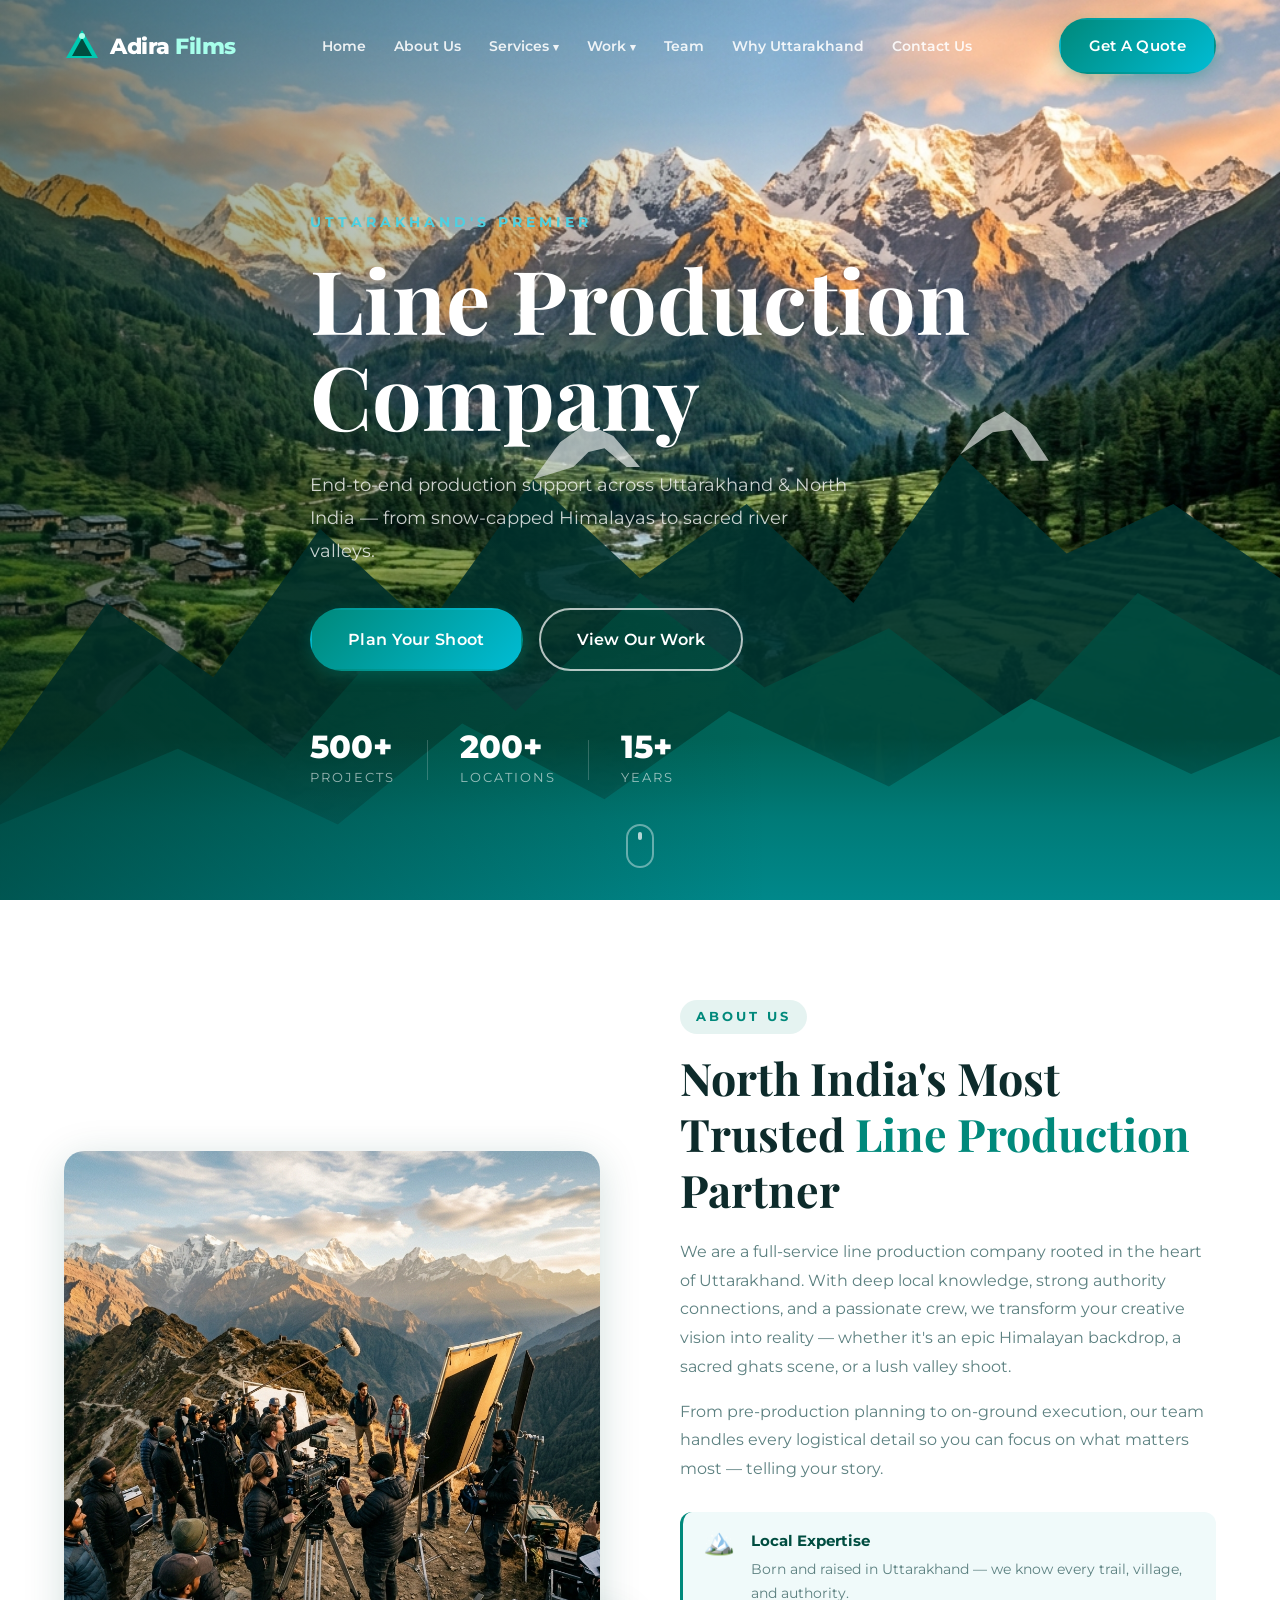
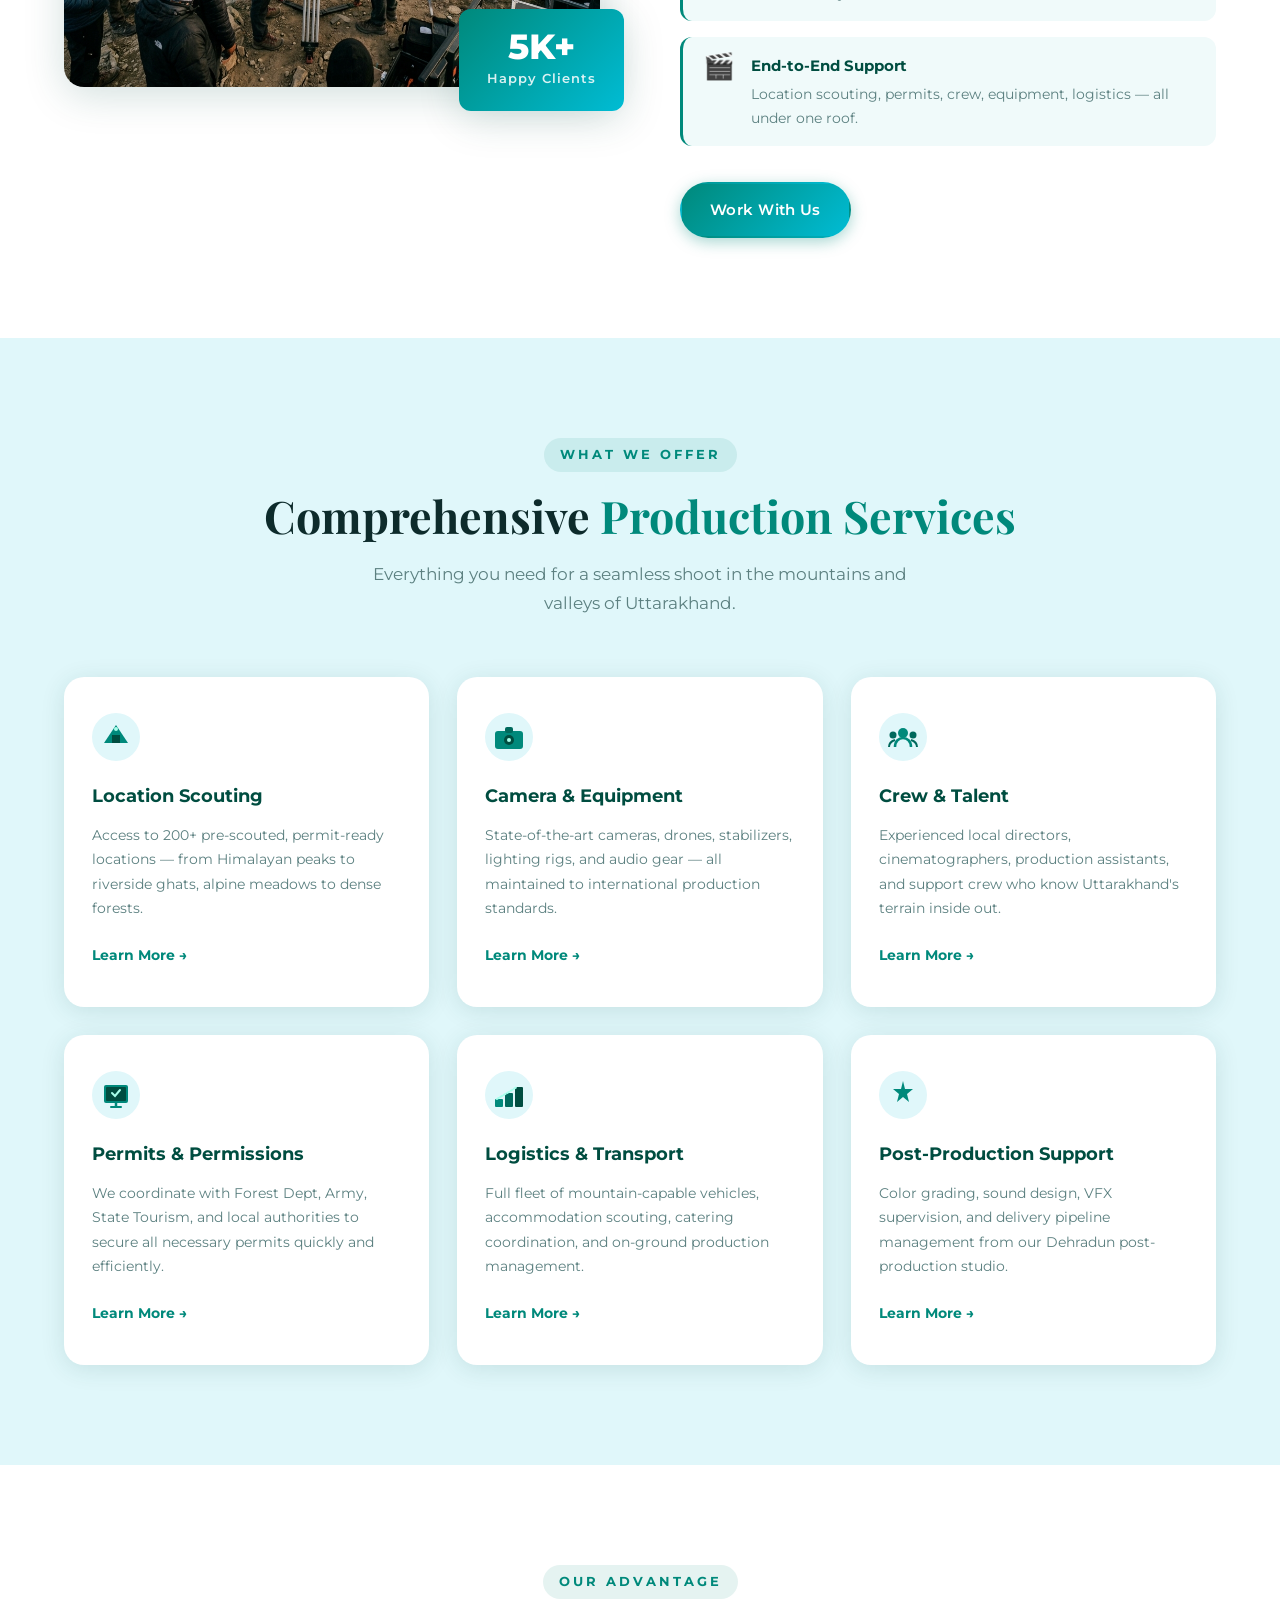
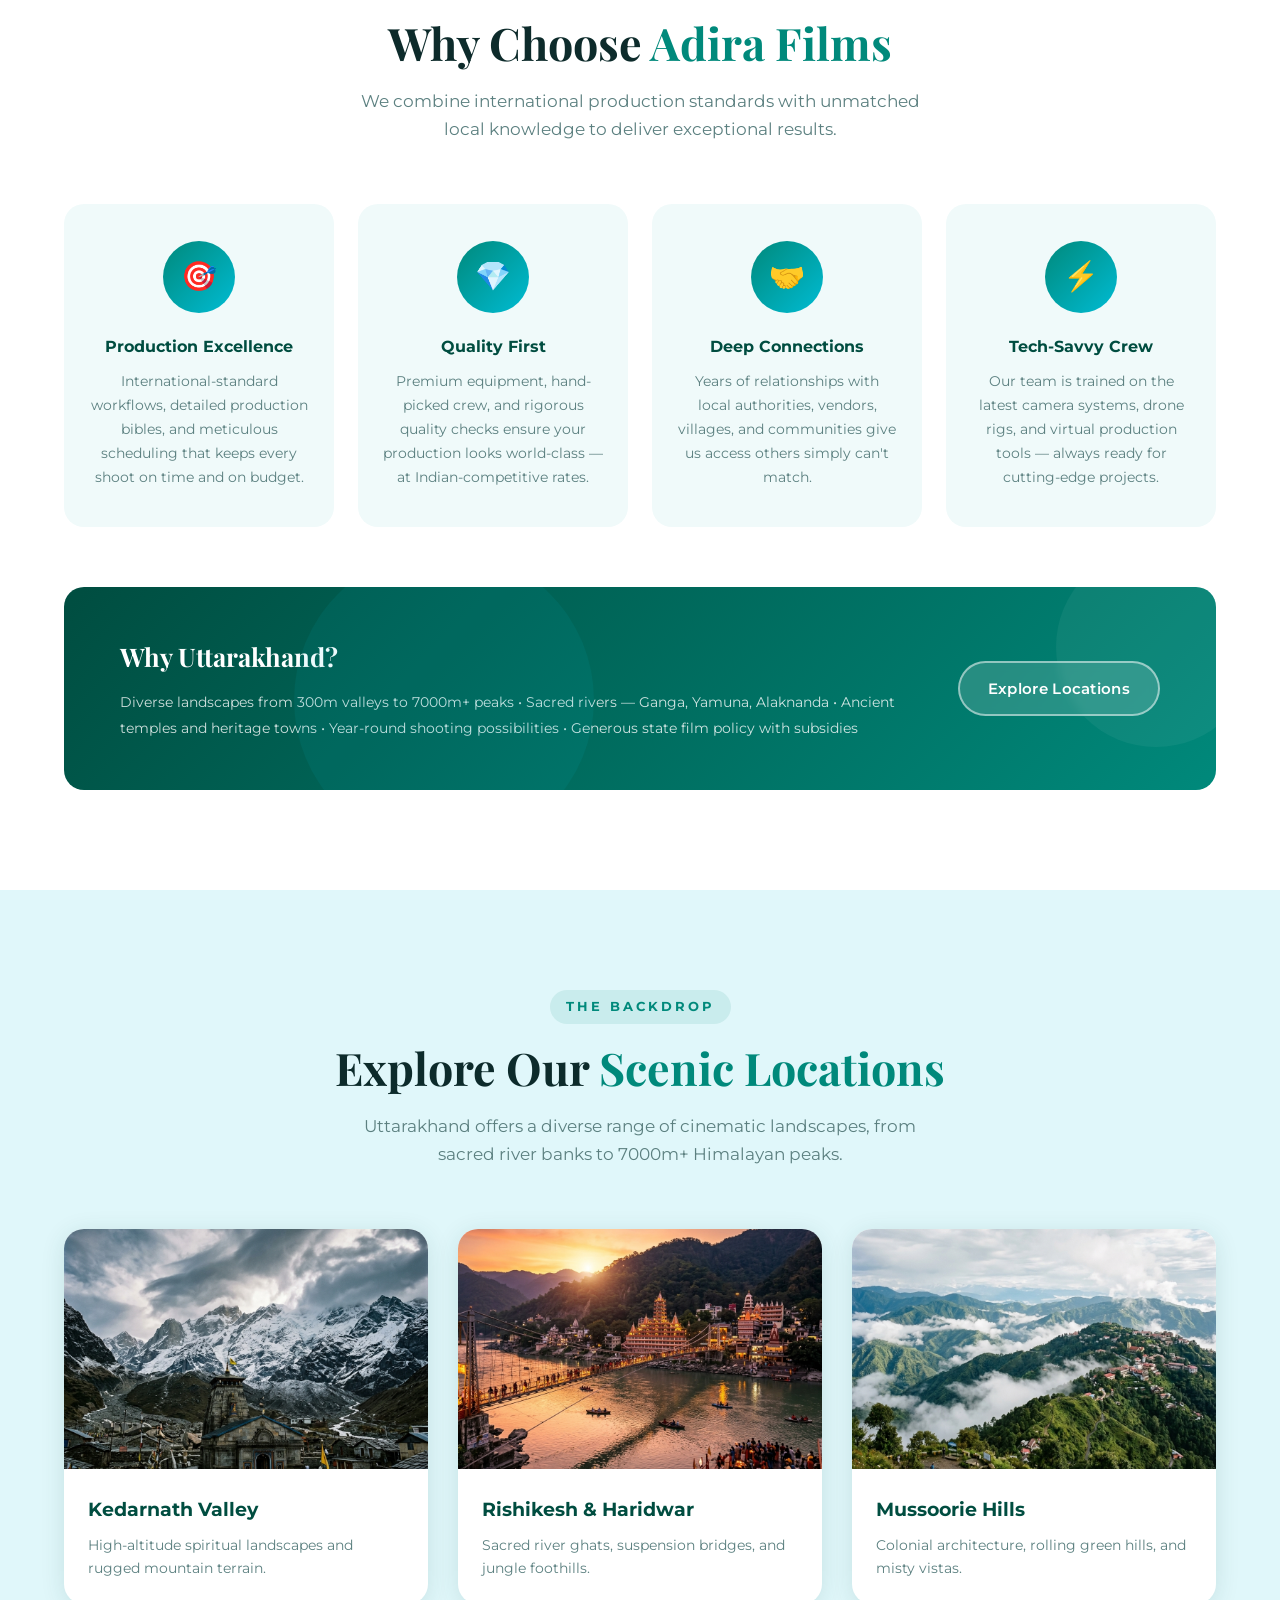
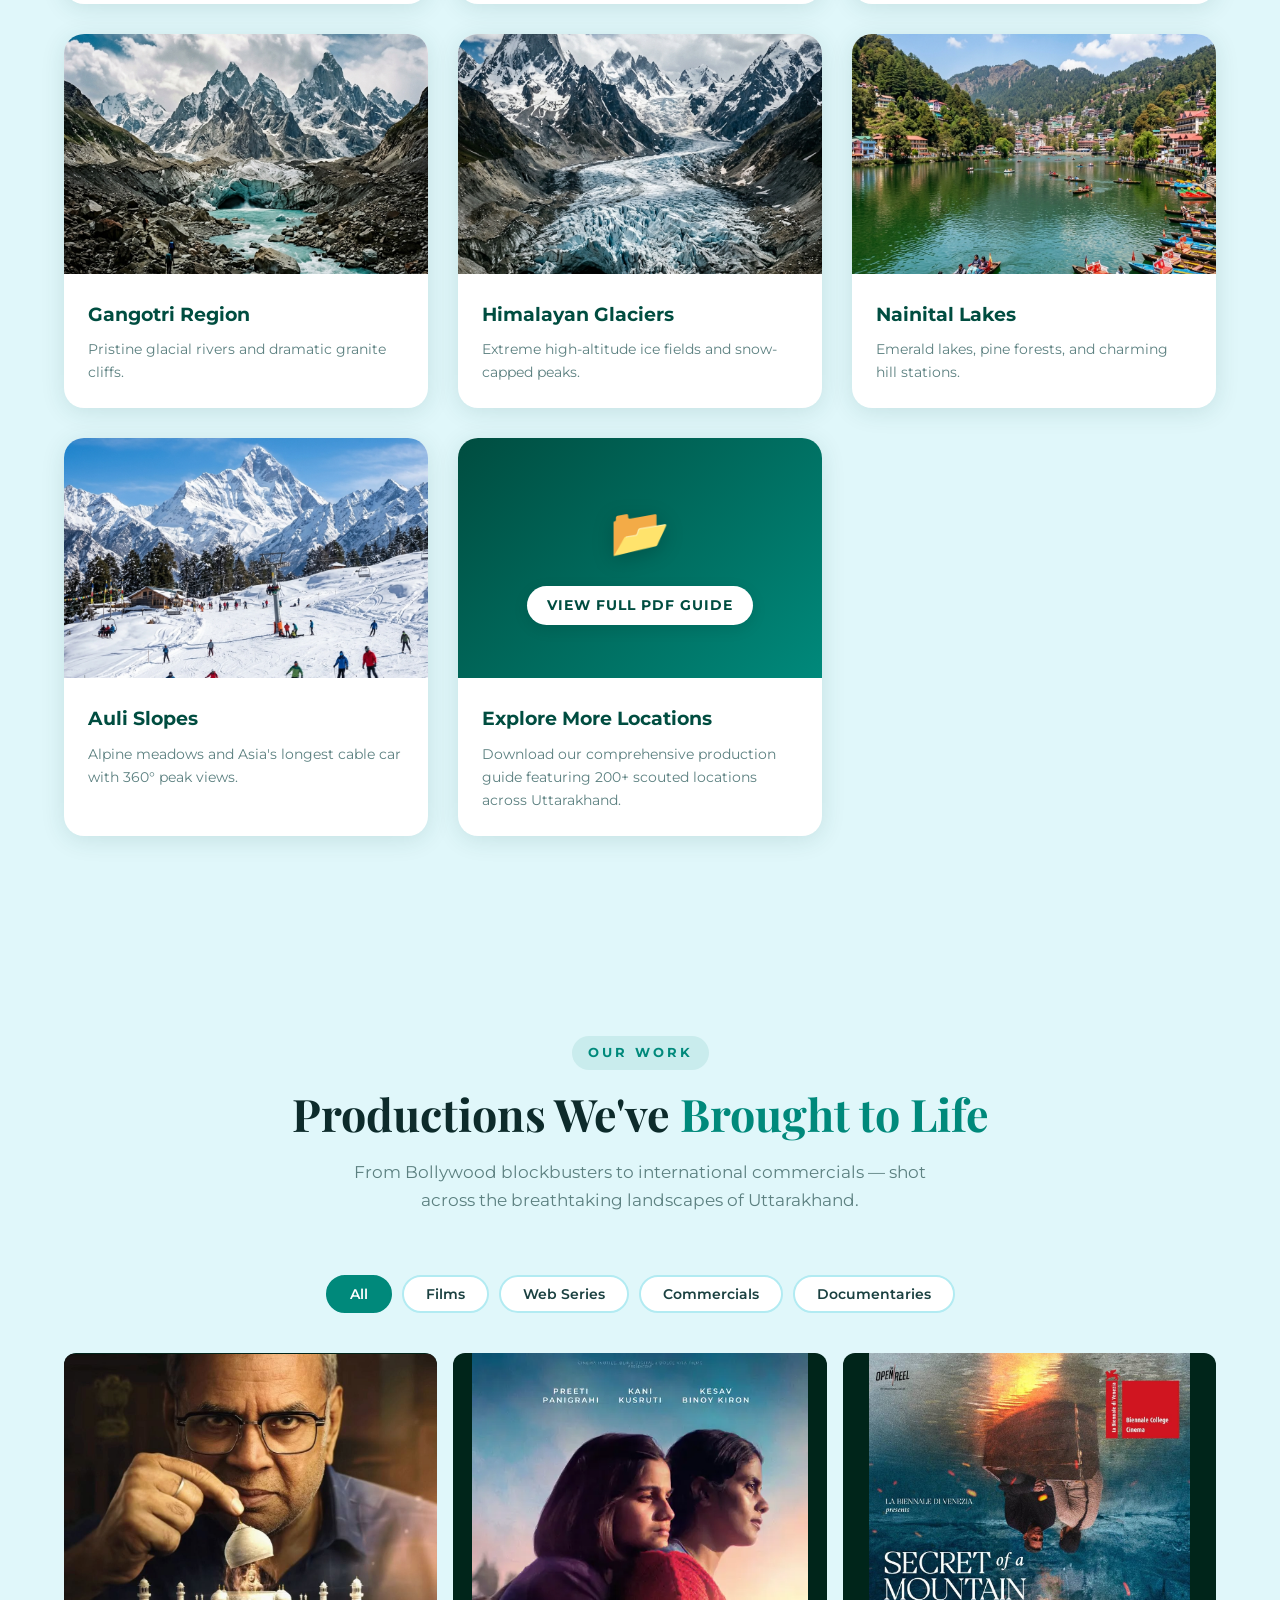
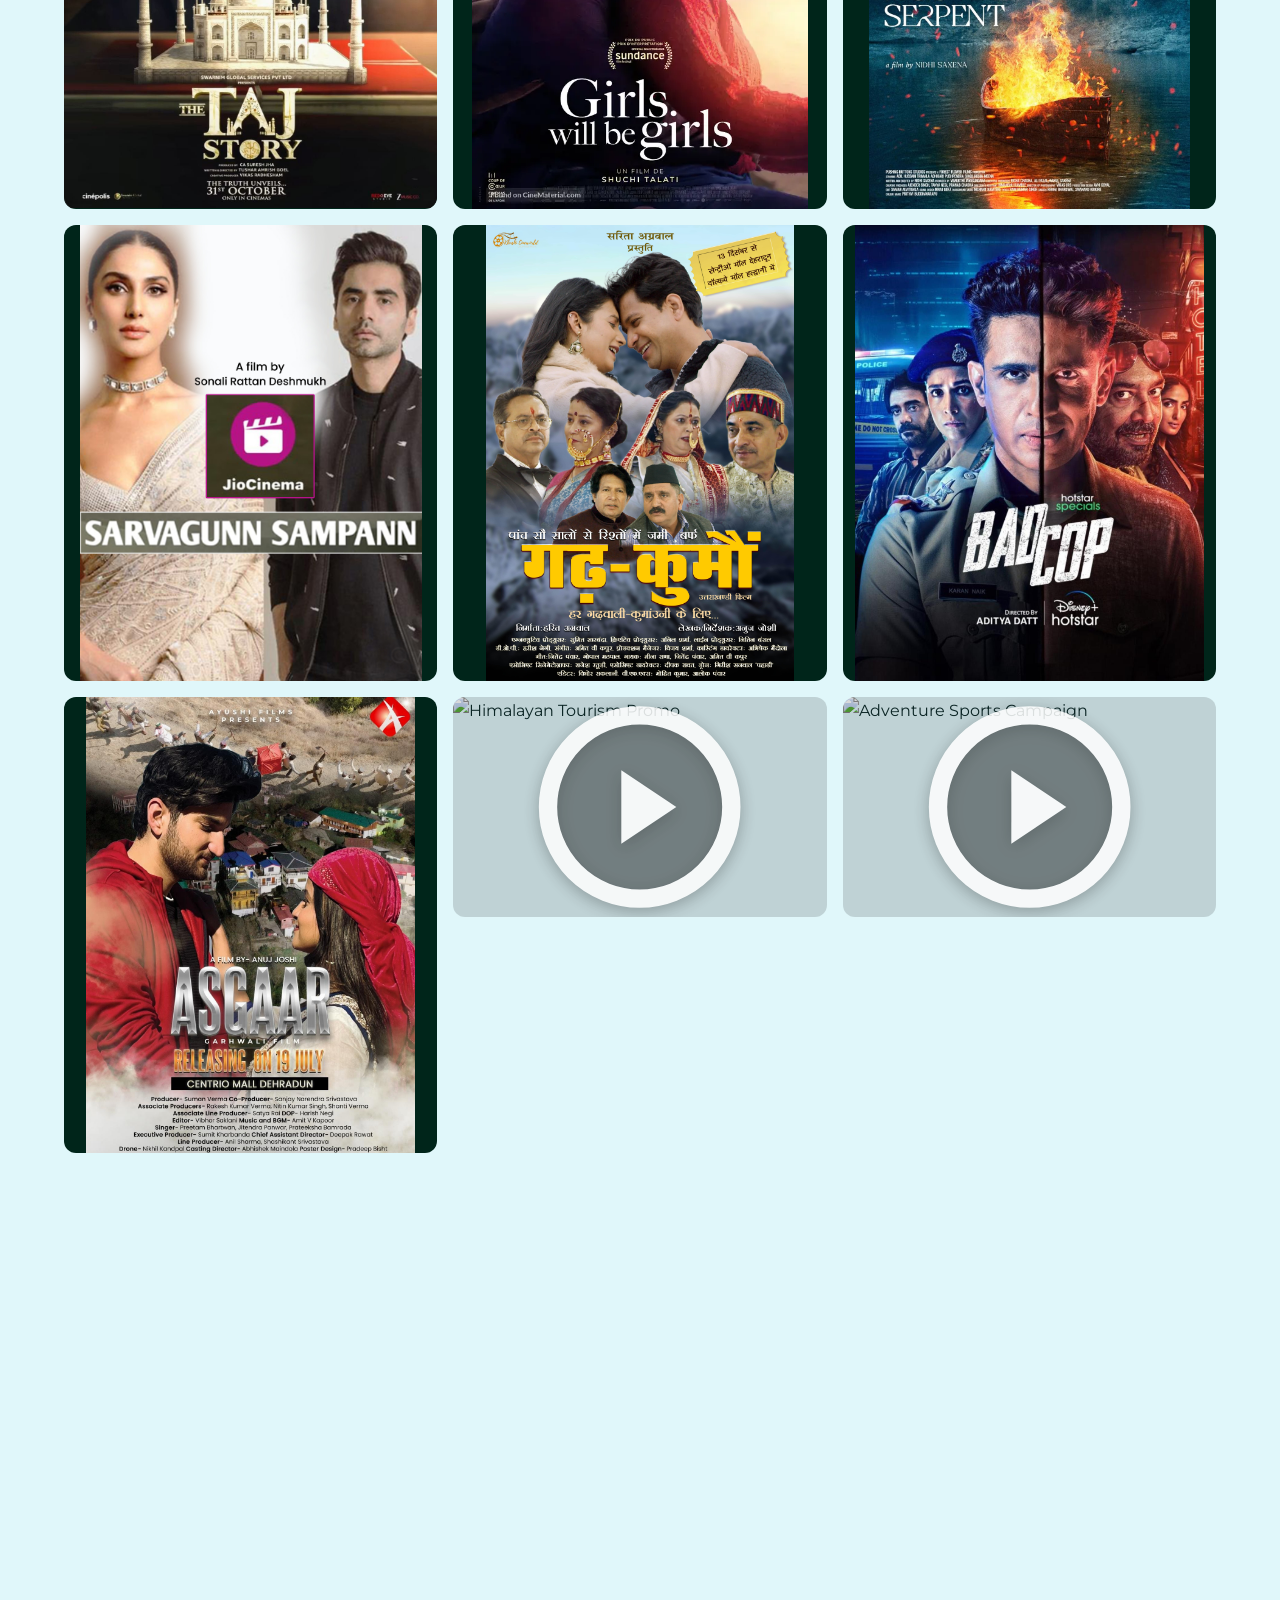
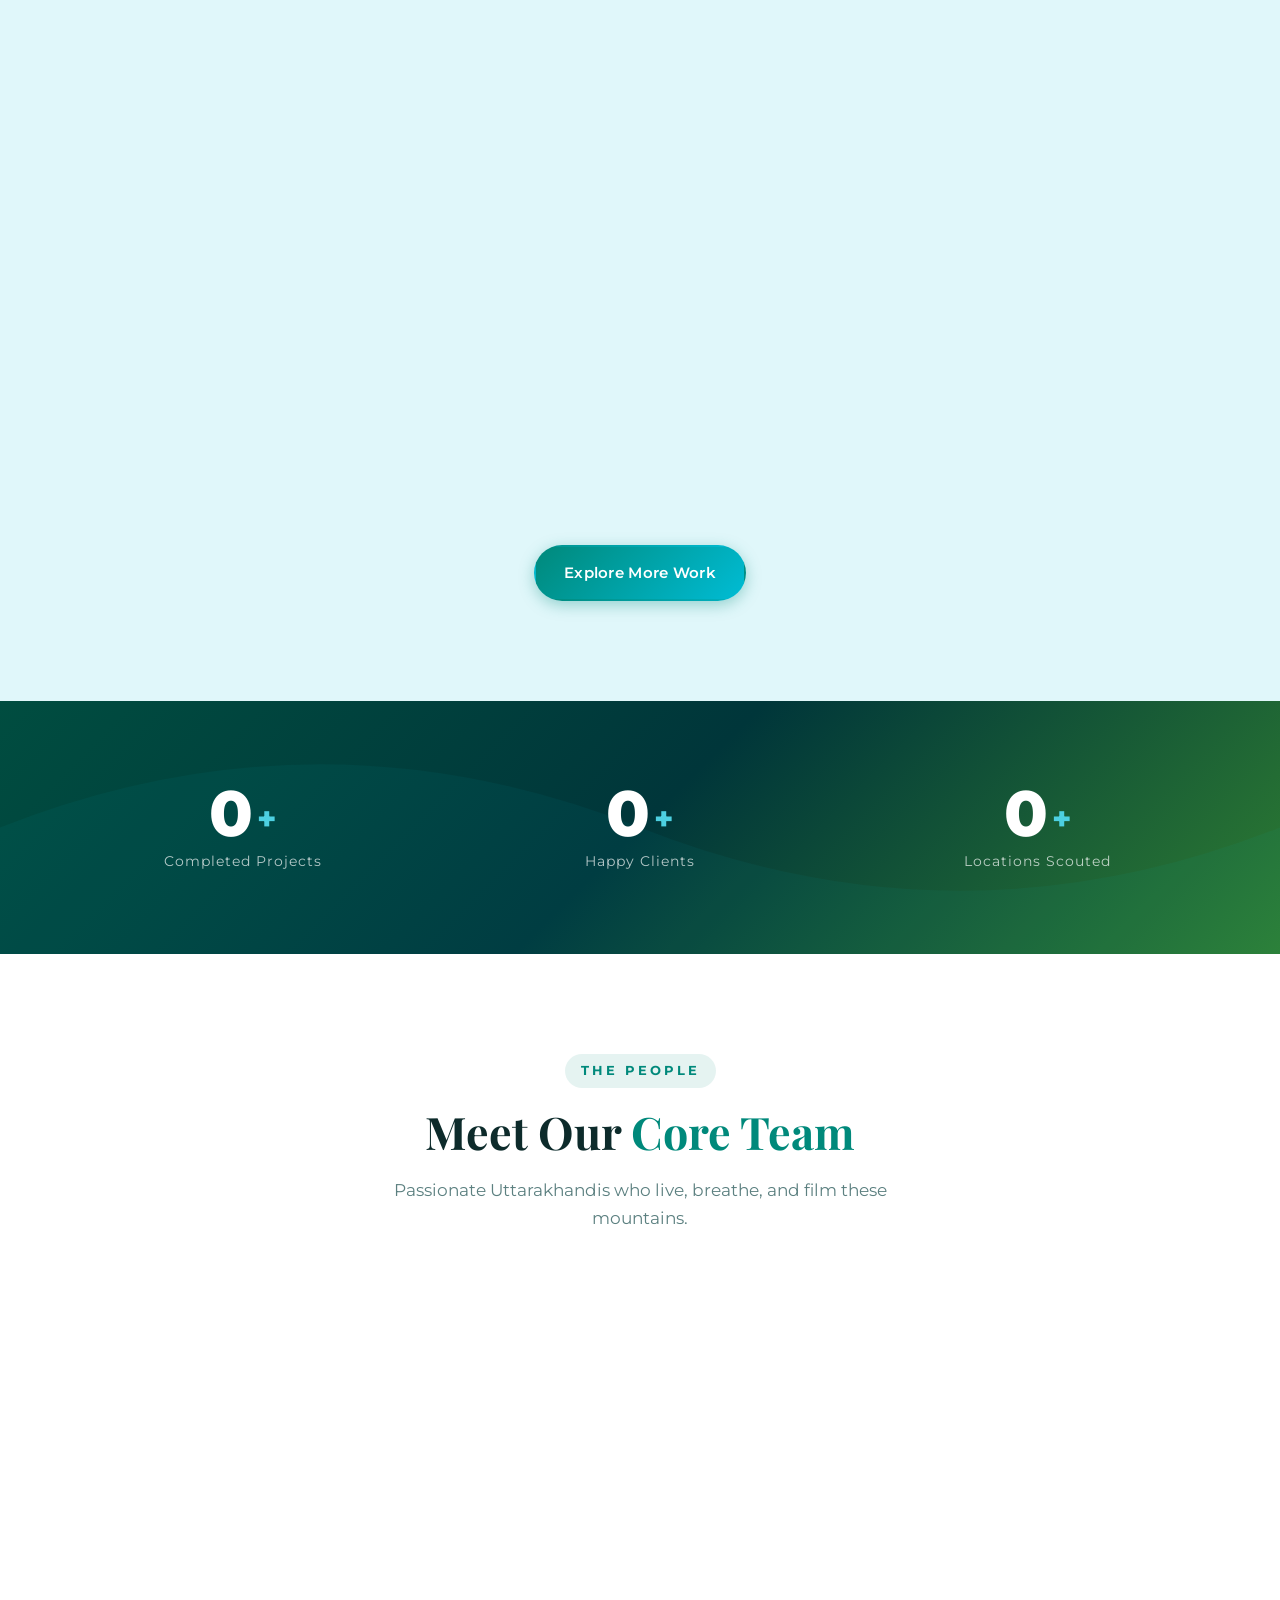
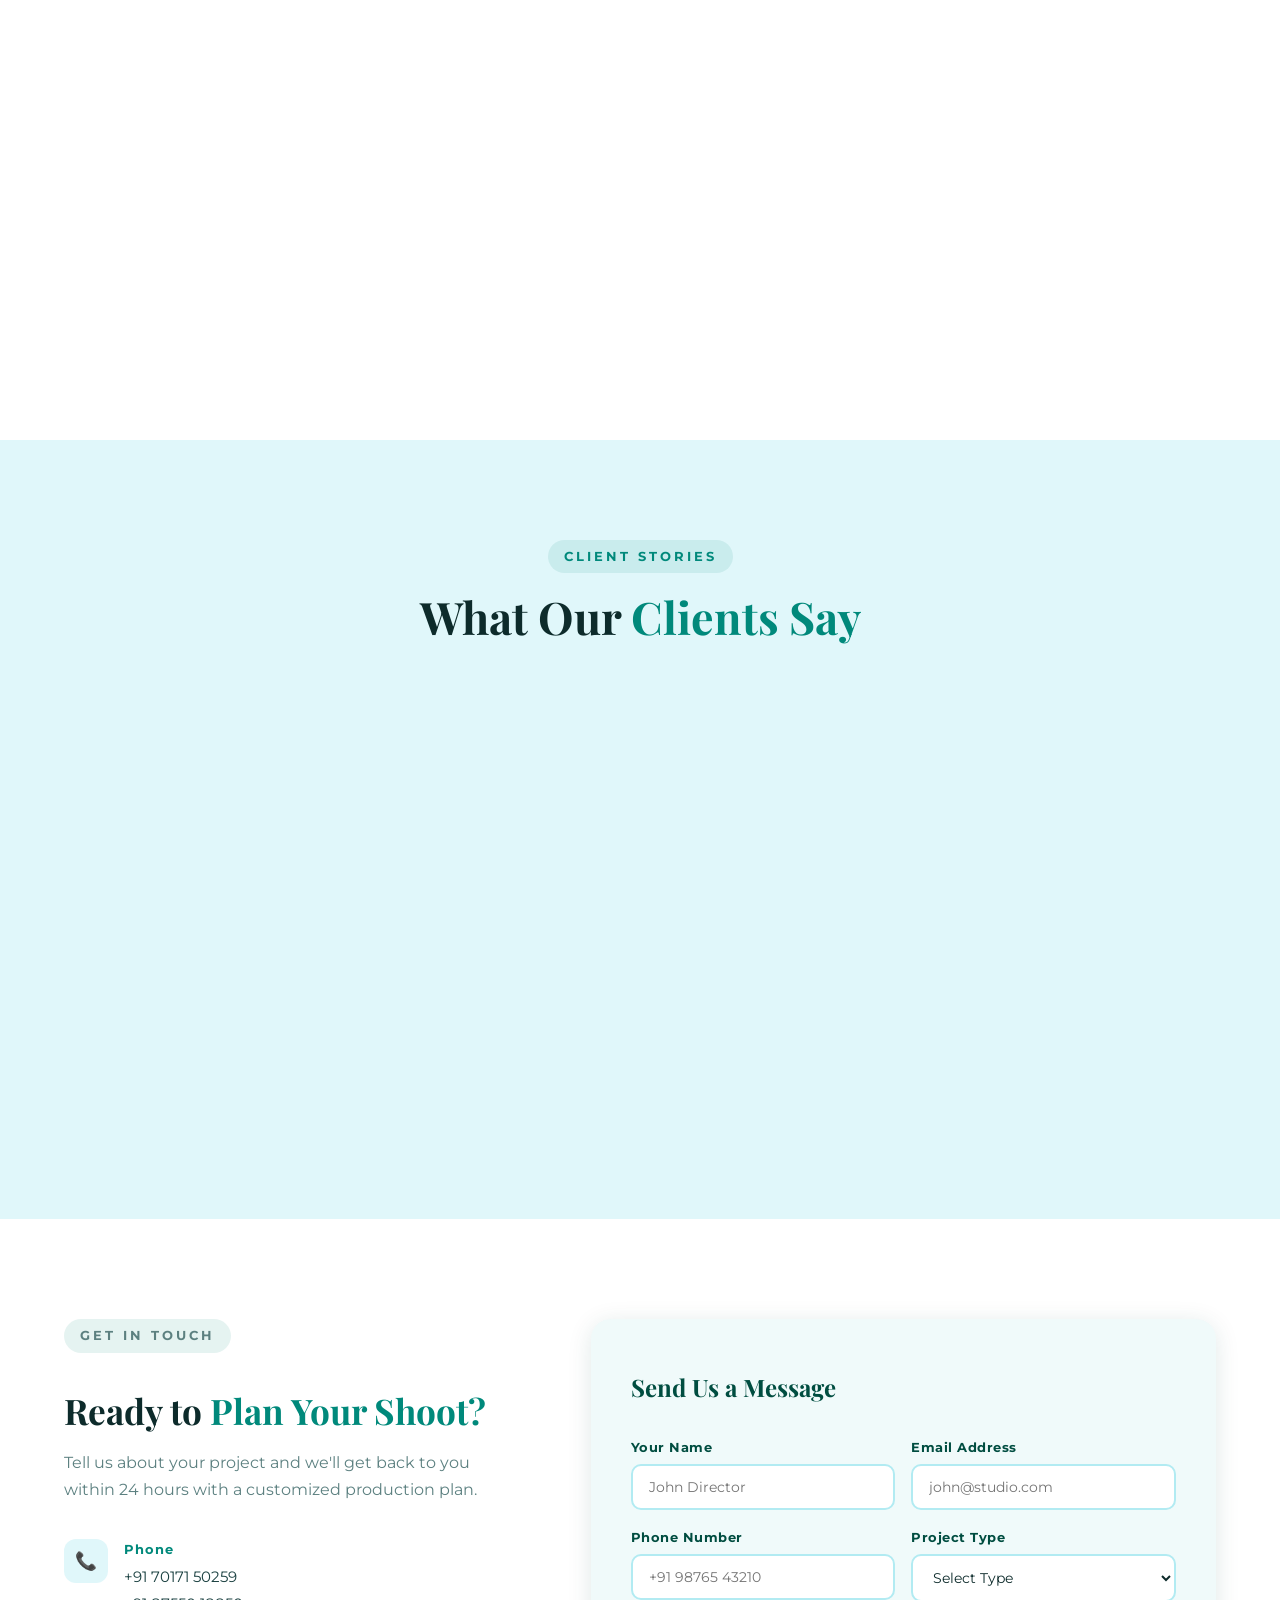
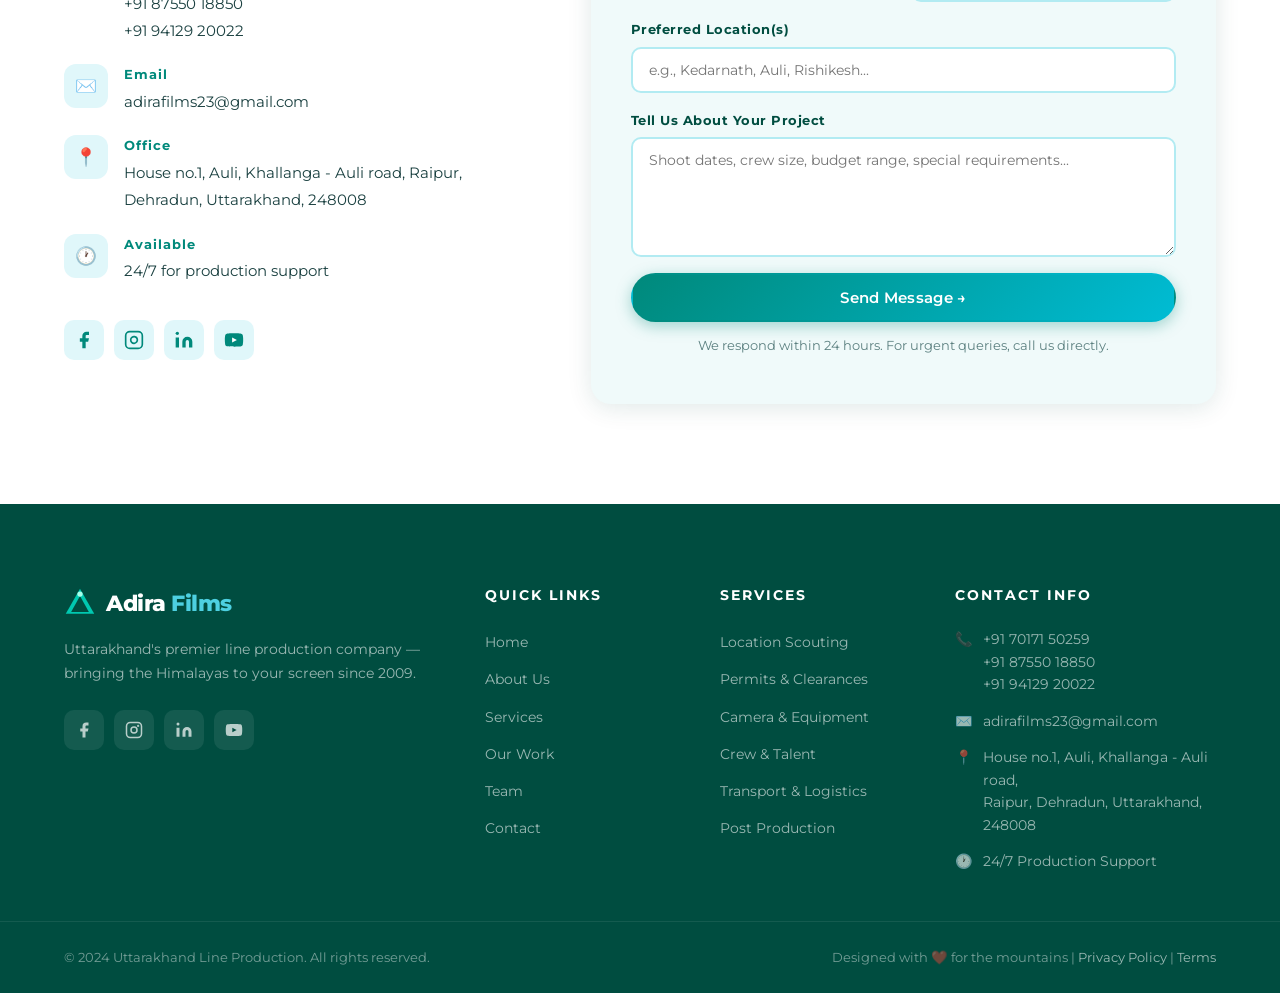
==== commit 42b170b8: "Update Adira Films website with latest local changes" ====
--- a/index.html
+++ b/index.html
@@ -400,6 +400,28 @@
             </div>
           </div>
         </div>
+        <div class="portfolio-item tall" data-cat="film">
+          <div class="portfolio-img">
+            <img src="assets/Girls will be girls poster.webp" alt="Girls Will Be Girls" style="width: 100%; height: 100%; object-fit: contain; background: #00251a;">
+            <div class="portfolio-overlay">
+              <div class="portfolio-info">
+                <h4>Girls Will Be Girls</h4>
+                <p>Feature Film • Sundance Award Winner</p>
+              </div>
+            </div>
+          </div>
+        </div>
+        <div class="portfolio-item tall" data-cat="film">
+          <div class="portfolio-img">
+            <img src="assets/Secret o mountain serpent poster.jpg" alt="Secret of a Mountain Serpent" style="width: 100%; height: 100%; object-fit: contain; background: #00251a;">
+            <div class="portfolio-overlay">
+              <div class="portfolio-info">
+                <h4>Secret of a Mountain Serpent</h4>
+                <p>Feature Film • Mystery & Adventure</p>
+              </div>
+            </div>
+          </div>
+        </div>
         <div class="portfolio-item tall" data-cat="web">
           <div class="portfolio-img">
             <img src="assets/Sarvagunn Sampann poster.jpg" alt="Sarvagunn Sampann" style="width: 100%; height: 100%; object-fit: contain; background: #00251a;">
@@ -444,6 +466,308 @@
             </div>
           </div>
         </div>
+
+        <!-- Commercials (Ad Category) -->
+        <div class="portfolio-item video-item" data-cat="ad" data-video-type="youtube" data-video-id="HrnxOcoE7p0">
+          <a href="https://youtu.be/HrnxOcoE7p0" target="_blank" class="video-link" style="display: block; width: 100%; height: 100%; color: inherit;">
+            <div class="portfolio-img">
+              <img src="https://img.youtube.com/vi/HrnxOcoE7p0/hqdefault.jpg" alt="Himalayan Tourism Promo" style="width: 100%; height: 100%; object-fit: cover;">
+              <div class="play-btn-overlay">
+                <svg class="play-icon" viewBox="0 0 24 24" width="48" height="48">
+                  <circle cx="12" cy="12" r="10" fill="rgba(0, 0, 0, 0.4)" stroke="#fff" stroke-width="2"/>
+                  <path d="M10 8l6 4-6 4V8z" fill="#fff"/>
+                </svg>
+              </div>
+              <div class="portfolio-overlay">
+                <div class="portfolio-info">
+                  <h4>Himalayan Tourism Promo</h4>
+                  <p>Commercial • Watch Video</p>
+                </div>
+              </div>
+            </div>
+          </a>
+        </div>
+
+        <div class="portfolio-item video-item" data-cat="ad" data-video-type="youtube" data-video-id="8kSg9o3KvkU">
+          <a href="https://youtu.be/8kSg9o3KvkU" target="_blank" class="video-link" style="display: block; width: 100%; height: 100%; color: inherit;">
+            <div class="portfolio-img">
+              <img src="https://img.youtube.com/vi/8kSg9o3KvkU/hqdefault.jpg" alt="Adventure Sports Campaign" style="width: 100%; height: 100%; object-fit: cover;">
+              <div class="play-btn-overlay">
+                <svg class="play-icon" viewBox="0 0 24 24" width="48" height="48">
+                  <circle cx="12" cy="12" r="10" fill="rgba(0, 0, 0, 0.4)" stroke="#fff" stroke-width="2"/>
+                  <path d="M10 8l6 4-6 4V8z" fill="#fff"/>
+                </svg>
+              </div>
+              <div class="portfolio-overlay">
+                <div class="portfolio-info">
+                  <h4>Adventure Sports Campaign</h4>
+                  <p>Commercial • Watch Video</p>
+                </div>
+              </div>
+            </div>
+          </a>
+        </div>
+
+        <div class="portfolio-item video-item" data-cat="ad" data-video-type="youtube" data-video-id="eSeVxnHJn10">
+          <a href="https://youtu.be/eSeVxnHJn10" target="_blank" class="video-link" style="display: block; width: 100%; height: 100%; color: inherit;">
+            <div class="portfolio-img">
+              <img src="https://img.youtube.com/vi/eSeVxnHJn10/hqdefault.jpg" alt="Wellness Resort TVC" style="width: 100%; height: 100%; object-fit: cover;">
+              <div class="play-btn-overlay">
+                <svg class="play-icon" viewBox="0 0 24 24" width="48" height="48">
+                  <circle cx="12" cy="12" r="10" fill="rgba(0, 0, 0, 0.4)" stroke="#fff" stroke-width="2"/>
+                  <path d="M10 8l6 4-6 4V8z" fill="#fff"/>
+                </svg>
+              </div>
+              <div class="portfolio-overlay">
+                <div class="portfolio-info">
+                  <h4>Wellness Resort TVC</h4>
+                  <p>Commercial • Watch Video</p>
+                </div>
+              </div>
+            </div>
+          </a>
+        </div>
+
+        <div class="portfolio-item video-item" data-cat="ad" data-video-type="youtube" data-video-id="yYkelItgJi0">
+          <a href="https://youtu.be/yYkelItgJi0" target="_blank" class="video-link" style="display: block; width: 100%; height: 100%; color: inherit;">
+            <div class="portfolio-img">
+              <img src="https://img.youtube.com/vi/yYkelItgJi0/hqdefault.jpg" alt="Eco Resort Launch" style="width: 100%; height: 100%; object-fit: cover;">
+              <div class="play-btn-overlay">
+                <svg class="play-icon" viewBox="0 0 24 24" width="48" height="48">
+                  <circle cx="12" cy="12" r="10" fill="rgba(0, 0, 0, 0.4)" stroke="#fff" stroke-width="2"/>
+                  <path d="M10 8l6 4-6 4V8z" fill="#fff"/>
+                </svg>
+              </div>
+              <div class="portfolio-overlay">
+                <div class="portfolio-info">
+                  <h4>Eco Resort Launch</h4>
+                  <p>Commercial • Watch Video</p>
+                </div>
+              </div>
+            </div>
+          </a>
+        </div>
+
+        <div class="portfolio-item video-item" data-cat="ad" data-video-type="youtube" data-video-id="ielw8v5S4YQ">
+          <a href="https://youtu.be/ielw8v5S4YQ" target="_blank" class="video-link" style="display: block; width: 100%; height: 100%; color: inherit;">
+            <div class="portfolio-img">
+              <img src="https://img.youtube.com/vi/ielw8v5S4YQ/hqdefault.jpg" alt="Garhwal Heritage Promo" style="width: 100%; height: 100%; object-fit: cover;">
+              <div class="play-btn-overlay">
+                <svg class="play-icon" viewBox="0 0 24 24" width="48" height="48">
+                  <circle cx="12" cy="12" r="10" fill="rgba(0, 0, 0, 0.4)" stroke="#fff" stroke-width="2"/>
+                  <path d="M10 8l6 4-6 4V8z" fill="#fff"/>
+                </svg>
+              </div>
+              <div class="portfolio-overlay">
+                <div class="portfolio-info">
+                  <h4>Garhwal Heritage Promo</h4>
+                  <p>Commercial • Watch Video</p>
+                </div>
+              </div>
+            </div>
+          </a>
+        </div>
+
+        <div class="portfolio-item video-item" data-cat="ad" data-video-type="youtube" data-video-id="l9o8l7-ykV4">
+          <a href="https://youtu.be/l9o8l7-ykV4" target="_blank" class="video-link" style="display: block; width: 100%; height: 100%; color: inherit;">
+            <div class="portfolio-img">
+              <img src="https://img.youtube.com/vi/l9o8l7-ykV4/hqdefault.jpg" alt="Himalayan Camping Campaign" style="width: 100%; height: 100%; object-fit: cover;">
+              <div class="play-btn-overlay">
+                <svg class="play-icon" viewBox="0 0 24 24" width="48" height="48">
+                  <circle cx="12" cy="12" r="10" fill="rgba(0, 0, 0, 0.4)" stroke="#fff" stroke-width="2"/>
+                  <path d="M10 8l6 4-6 4V8z" fill="#fff"/>
+                </svg>
+              </div>
+              <div class="portfolio-overlay">
+                <div class="portfolio-info">
+                  <h4>Himalayan Camping Campaign</h4>
+                  <p>Commercial • Watch Video</p>
+                </div>
+              </div>
+            </div>
+          </a>
+        </div>
+
+        <div class="portfolio-item video-item" data-cat="ad" data-video-type="youtube" data-video-id="Od1x2AVTWV8">
+          <a href="https://youtu.be/Od1x2AVTWV8" target="_blank" class="video-link" style="display: block; width: 100%; height: 100%; color: inherit;">
+            <div class="portfolio-img">
+              <img src="https://img.youtube.com/vi/Od1x2AVTWV8/hqdefault.jpg" alt="Organic Tea TVC" style="width: 100%; height: 100%; object-fit: cover;">
+              <div class="play-btn-overlay">
+                <svg class="play-icon" viewBox="0 0 24 24" width="48" height="48">
+                  <circle cx="12" cy="12" r="10" fill="rgba(0, 0, 0, 0.4)" stroke="#fff" stroke-width="2"/>
+                  <path d="M10 8l6 4-6 4V8z" fill="#fff"/>
+                </svg>
+              </div>
+              <div class="portfolio-overlay">
+                <div class="portfolio-info">
+                  <h4>Organic Tea TVC</h4>
+                  <p>Commercial • Watch Video</p>
+                </div>
+              </div>
+            </div>
+          </a>
+        </div>
+
+        <div class="portfolio-item video-item" data-cat="ad" data-video-type="youtube" data-video-id="70Yx-JmPYWs">
+          <a href="https://youtu.be/70Yx-JmPYWs" target="_blank" class="video-link" style="display: block; width: 100%; height: 100%; color: inherit;">
+            <div class="portfolio-img">
+              <img src="https://img.youtube.com/vi/70Yx-JmPYWs/hqdefault.jpg" alt="Spiritual Pilgrimage TVC" style="width: 100%; height: 100%; object-fit: cover;">
+              <div class="play-btn-overlay">
+                <svg class="play-icon" viewBox="0 0 24 24" width="48" height="48">
+                  <circle cx="12" cy="12" r="10" fill="rgba(0, 0, 0, 0.4)" stroke="#fff" stroke-width="2"/>
+                  <path d="M10 8l6 4-6 4V8z" fill="#fff"/>
+                </svg>
+              </div>
+              <div class="portfolio-overlay">
+                <div class="portfolio-info">
+                  <h4>Spiritual Pilgrimage TVC</h4>
+                  <p>Commercial • Watch Video</p>
+                </div>
+              </div>
+            </div>
+          </a>
+        </div>
+
+        <div class="portfolio-item video-item" data-cat="ad" data-video-type="youtube" data-video-id="0xQxcVJvwFI">
+          <a href="https://youtu.be/0xQxcVJvwFI" target="_blank" class="video-link" style="display: block; width: 100%; height: 100%; color: inherit;">
+            <div class="portfolio-img">
+              <img src="https://img.youtube.com/vi/0xQxcVJvwFI/hqdefault.jpg" alt="River Rafting Adventure" style="width: 100%; height: 100%; object-fit: cover;">
+              <div class="play-btn-overlay">
+                <svg class="play-icon" viewBox="0 0 24 24" width="48" height="48">
+                  <circle cx="12" cy="12" r="10" fill="rgba(0, 0, 0, 0.4)" stroke="#fff" stroke-width="2"/>
+                  <path d="M10 8l6 4-6 4V8z" fill="#fff"/>
+                </svg>
+              </div>
+              <div class="portfolio-overlay">
+                <div class="portfolio-info">
+                  <h4>River Rafting Adventure</h4>
+                  <p>Commercial • Watch Video</p>
+                </div>
+              </div>
+            </div>
+          </a>
+        </div>
+
+        <div class="portfolio-item video-item" data-cat="ad" data-video-type="youtube" data-video-id="KnQnwZa2k98">
+          <a href="https://youtu.be/KnQnwZa2k98" target="_blank" class="video-link" style="display: block; width: 100%; height: 100%; color: inherit;">
+            <div class="portfolio-img">
+              <img src="https://img.youtube.com/vi/KnQnwZa2k98/hqdefault.jpg" alt="Uttarakhand Crafts Initiative" style="width: 100%; height: 100%; object-fit: cover;">
+              <div class="play-btn-overlay">
+                <svg class="play-icon" viewBox="0 0 24 24" width="48" height="48">
+                  <circle cx="12" cy="12" r="10" fill="rgba(0, 0, 0, 0.4)" stroke="#fff" stroke-width="2"/>
+                  <path d="M10 8l6 4-6 4V8z" fill="#fff"/>
+                </svg>
+              </div>
+              <div class="portfolio-overlay">
+                <div class="portfolio-info">
+                  <h4>Uttarakhand Crafts Initiative</h4>
+                  <p>Commercial • Watch Video</p>
+                </div>
+              </div>
+            </div>
+          </a>
+        </div>
+
+        <div class="portfolio-item video-item" data-cat="ad" data-video-type="youtube" data-video-id="KOib4es-lbM">
+          <a href="https://youtu.be/KOib4es-lbM" target="_blank" class="video-link" style="display: block; width: 100%; height: 100%; color: inherit;">
+            <div class="portfolio-img">
+              <img src="https://img.youtube.com/vi/KOib4es-lbM/hqdefault.jpg" alt="Forest Conservation TVC" style="width: 100%; height: 100%; object-fit: cover;">
+              <div class="play-btn-overlay">
+                <svg class="play-icon" viewBox="0 0 24 24" width="48" height="48">
+                  <circle cx="12" cy="12" r="10" fill="rgba(0, 0, 0, 0.4)" stroke="#fff" stroke-width="2"/>
+                  <path d="M10 8l6 4-6 4V8z" fill="#fff"/>
+                </svg>
+              </div>
+              <div class="portfolio-overlay">
+                <div class="portfolio-info">
+                  <h4>Forest Conservation TVC</h4>
+                  <p>Commercial • Watch Video</p>
+                </div>
+              </div>
+            </div>
+          </a>
+        </div>
+
+        <!-- Instagram Reels -->
+        <div class="portfolio-item video-item" data-cat="ad" data-video-type="instagram" data-video-id="DWEOI8DE5tH">
+          <a href="https://www.instagram.com/reel/DWEOI8DE5tH/" target="_blank" class="video-link" style="display: block; width: 100%; height: 100%; color: inherit;">
+            <div class="portfolio-img">
+              <img src="assets/work_gangotri.png" alt="Nature Getaways Reel" style="width: 100%; height: 100%; object-fit: cover;">
+              <div class="play-btn-overlay">
+                <svg class="play-icon" viewBox="0 0 24 24" width="48" height="48">
+                  <circle cx="12" cy="12" r="10" fill="rgba(0, 0, 0, 0.4)" stroke="#fff" stroke-width="2"/>
+                  <path d="M10 8l6 4-6 4V8z" fill="#fff"/>
+                </svg>
+              </div>
+              <div class="portfolio-overlay">
+                <div class="portfolio-info">
+                  <h4>Nature Getaways Reel</h4>
+                  <p>Instagram Reel • Watch Reel</p>
+                </div>
+              </div>
+            </div>
+          </a>
+        </div>
+
+        <div class="portfolio-item video-item" data-cat="ad" data-video-type="instagram" data-video-id="DV8ciTFE6pi">
+          <a href="https://www.instagram.com/reel/DV8ciTFE6pi/" target="_blank" class="video-link" style="display: block; width: 100%; height: 100%; color: inherit;">
+            <div class="portfolio-img">
+              <img src="assets/work_nainital.png" alt="Himalayan Trekking Reel" style="width: 100%; height: 100%; object-fit: cover;">
+              <div class="play-btn-overlay">
+                <svg class="play-icon" viewBox="0 0 24 24" width="48" height="48">
+                  <circle cx="12" cy="12" r="10" fill="rgba(0, 0, 0, 0.4)" stroke="#fff" stroke-width="2"/>
+                  <path d="M10 8l6 4-6 4V8z" fill="#fff"/>
+                </svg>
+              </div>
+              <div class="portfolio-overlay">
+                <div class="portfolio-info">
+                  <h4>Himalayan Trekking Reel</h4>
+                  <p>Instagram Reel • Watch Reel</p>
+                </div>
+              </div>
+            </div>
+          </a>
+        </div>
+
+        <div class="portfolio-item video-item" data-cat="ad" data-video-type="instagram" data-video-id="DUs2nUGCBcv">
+          <a href="https://www.instagram.com/reel/DUs2nUGCBcv/" target="_blank" class="video-link" style="display: block; width: 100%; height: 100%; color: inherit;">
+            <div class="portfolio-img">
+              <img src="assets/about_main.png" alt="Local Cuisine Reel" style="width: 100%; height: 100%; object-fit: cover;">
+              <div class="play-btn-overlay">
+                <svg class="play-icon" viewBox="0 0 24 24" width="48" height="48">
+                  <circle cx="12" cy="12" r="10" fill="rgba(0, 0, 0, 0.4)" stroke="#fff" stroke-width="2"/>
+                  <path d="M10 8l6 4-6 4V8z" fill="#fff"/>
+                </svg>
+              </div>
+              <div class="portfolio-overlay">
+                <div class="portfolio-info">
+                  <h4>Local Cuisine Reel</h4>
+                  <p>Instagram Reel • Watch Reel</p>
+                </div>
+              </div>
+            </div>
+          </a>
+        </div>
+
+        <div class="portfolio-item video-item" data-cat="ad" data-video-type="instagram" data-video-id="DT7Eg7gCM7v">
+          <a href="https://www.instagram.com/reel/DT7Eg7gCM7v/" target="_blank" class="video-link" style="display: block; width: 100%; height: 100%; color: inherit;">
+            <div class="portfolio-img">
+              <img src="assets/work_auli.png" alt="Mussoorie Winterline Reel" style="width: 100%; height: 100%; object-fit: cover;">
+              <div class="play-btn-overlay">
+                <svg class="play-icon" viewBox="0 0 24 24" width="48" height="48">
+                  <circle cx="12" cy="12" r="10" fill="rgba(0, 0, 0, 0.4)" stroke="#fff" stroke-width="2"/>
+                  <path d="M10 8l6 4-6 4V8z" fill="#fff"/>
+                </svg>
+              </div>
+              <div class="portfolio-overlay">
+                <div class="portfolio-info">
+                  <h4>Mussoorie Winterline Reel</h4>
+                  <p>Instagram Reel • Watch Reel</p>
+                </div>
+              </div>
+            </div>
+          </a>
+        </div>
       </div>
       <div class="portfolio-cta">
         <a href="#contact" class="btn btn-primary">Explore More Work</a>
@@ -458,12 +782,12 @@
     </div>
     <div class="container stats-grid">
       <div class="stat-item">
-        <span class="stat-big" data-target="500">0</span>
+        <span class="stat-big" data-target="50">0</span>
         <span class="stat-plus">+</span>
         <p>Completed Projects</p>
       </div>
       <div class="stat-item">
-        <span class="stat-big" data-target="5000">0</span>
+        <span class="stat-big" data-target="100">0</span>
         <span class="stat-plus">+</span>
         <p>Happy Clients</p>
       </div>
@@ -471,11 +795,6 @@
         <span class="stat-big" data-target="200">0</span>
         <span class="stat-plus">+</span>
         <p>Locations Scouted</p>
-      </div>
-      <div class="stat-item">
-        <span class="stat-big" data-target="48">0</span>
-        <span class="stat-plus"></span>
-        <p>Industry Awards</p>
       </div>
     </div>
   </section>
@@ -491,11 +810,11 @@
       <div class="team-grid">
         <div class="team-card">
           <div class="team-avatar">
-            <img src="assets/team_arjun.png" alt="Arjun Rawat" style="width: 100%; height: 100%; object-fit: cover;">
-          </div>
-          <h4>Arjun Rawat</h4>
-          <p class="team-role">Founder &amp; Executive Producer</p>
-          <p class="team-bio">15+ years producing films across the Himalayas. Former AD on 3 National Award-winning films.</p>
+            <img src="assets/Anil Kumar Sharma.jpeg" alt="Anil Kumar Sharma" style="width: 100%; height: 100%; object-fit: cover;">
+          </div>
+          <h4>Anil Kumar Sharma</h4>
+          <p class="team-role">Founder and Producer</p>
+          <p class="team-bio">A former Deputy Superintendent of Police from Uttarakhand, Anil Sharma brings four decades of real-world leadership and insight into his second career as an actor and Executive Producer in film, documentaries, and advertising. With over 35,000 human interactions across diverse backgrounds and 4 years of production experience, he delivers rare authenticity, command, and emotional depth to every project he touches.</p>
           <div class="team-social">
             <a href="#" aria-label="LinkedIn">in</a>
             <a href="#" aria-label="Instagram">ig</a>
@@ -503,11 +822,11 @@
         </div>
         <div class="team-card">
           <div class="team-avatar">
-            <img src="assets/team_priya.png" alt="Priya Negi" style="width: 100%; height: 100%; object-fit: cover;">
-          </div>
-          <h4>Priya Negi</h4>
-          <p class="team-role">Head of Locations</p>
-          <p class="team-bio">Expert in remote Himalayan locations with permit expertise across all 13 districts of Uttarakhand.</p>
+            <img src="assets/Nitin Bansal.jpeg" alt="Nitin Bansal" style="width: 100%; height: 100%; object-fit: cover;">
+          </div>
+          <h4>Nitin Bansal</h4>
+          <p class="team-role">Executive Producer</p>
+          <p class="team-bio">Creative and detail-oriented Executive Producer with 7 years of experience in producing films, documentaries, and advertising campaigns. Proven expertise in overseeing production operations, managing cross-functional teams, and delivering compelling visual storytelling within budget and timelines.</p>
           <div class="team-social">
             <a href="#" aria-label="LinkedIn">in</a>
             <a href="#" aria-label="Instagram">ig</a>
@@ -608,21 +927,23 @@
             <div class="detail-icon">📞</div>
             <div>
               <strong>Phone</strong>
-              <a href="tel:+919871006905">+91 98710 06905</a>
+              <a href="tel:+917017150259">+91 70171 50259</a><br>
+              <a href="tel:+918755018850">+91 87550 18850</a><br>
+              <a href="tel:+919412920022">+91 94129 20022</a>
             </div>
           </div>
           <div class="contact-detail">
             <div class="detail-icon">✉️</div>
             <div>
               <strong>Email</strong>
-              <a href="mailto:info@adirafilms.com">info@adirafilms.com</a>
+              <a href="mailto:adirafilms23@gmail.com">adirafilms23@gmail.com</a>
             </div>
           </div>
           <div class="contact-detail">
             <div class="detail-icon">📍</div>
             <div>
               <strong>Office</strong>
-              <span>Rajpur Road, Dehradun, Uttarakhand 248001</span>
+              <span>House no.1, Auli, Khallanga - Auli road, Raipur, Dehradun, Uttarakhand, 248008</span>
             </div>
           </div>
           <div class="contact-detail">
@@ -758,15 +1079,19 @@
           <ul>
             <li>
               <span>📞</span>
-              <a href="tel:+919871006905">+91 98710 06905</a>
+              <div>
+                <a href="tel:+917017150259">+91 70171 50259</a><br>
+                <a href="tel:+918755018850">+91 87550 18850</a><br>
+                <a href="tel:+919412920022">+91 94129 20022</a>
+              </div>
             </li>
             <li>
               <span>✉️</span>
-              <a href="mailto:info@adirafilms.com">info@adirafilms.com</a>
+              <a href="mailto:adirafilms23@gmail.com">adirafilms23@gmail.com</a>
             </li>
             <li>
               <span>📍</span>
-              <span>Rajpur Road, Dehradun,<br/>Uttarakhand 248001</span>
+              <span>House no.1, Auli, Khallanga - Auli road,<br/>Raipur, Dehradun, Uttarakhand, 248008</span>
             </li>
             <li>
               <span>🕐</span>
@@ -785,6 +1110,24 @@
     </div>
   </footer>
 
+  <!-- ===== VIDEO MODAL ===== -->
+  <div class="video-modal" id="videoModal" aria-hidden="true">
+    <div class="video-modal-overlay" id="videoModalOverlay"></div>
+    <div class="video-modal-container" id="videoModalContainer">
+      <button class="video-modal-close" id="videoModalClose" aria-label="Close video">&times;</button>
+      <div class="video-modal-body">
+        <div class="video-ratio-wrapper">
+          <iframe id="videoPlayer" src="" frameborder="0" allow="accelerometer; autoplay; clipboard-write; encrypted-media; gyroscope; picture-in-picture; web-share" allowfullscreen></iframe>
+        </div>
+        <div class="video-modal-footer" style="padding: 12px 20px; background: #0b0f19; text-align: right; border-top: 1px solid #1a2333; display: flex; justify-content: flex-end; align-items: center;">
+          <a id="videoExternalLink" href="" target="_blank" style="color: #A7FFEB; font-family: 'Montserrat', sans-serif; font-size: 0.82rem; font-weight: 600; text-decoration: none; display: inline-flex; align-items: center; gap: 6px; transition: color 0.2s ease;">
+            Watch on YouTube <span style="font-size: 0.75rem;">↗</span>
+          </a>
+        </div>
+      </div>
+    </div>
+  </div>
+
   <!-- Back to Top -->
   <button class="back-to-top" id="backToTop" aria-label="Back to top">↑</button>
 
--- a/style.css
+++ b/style.css
@@ -801,7 +801,7 @@
 
 .stats-grid {
   display: grid;
-  grid-template-columns: repeat(4, 1fr);
+  grid-template-columns: repeat(3, 1fr);
   gap: 40px;
   position: relative;
   z-index: 1;
@@ -1255,3 +1255,123 @@
   .team-grid { grid-template-columns: 1fr; }
   .stats-grid { grid-template-columns: 1fr 1fr; }
 }
+
+/* ===== VIDEO MODAL & PLAY BUTTON OVERLAY ===== */
+.video-modal {
+  position: fixed;
+  inset: 0;
+  z-index: 10000;
+  display: flex;
+  align-items: center;
+  justify-content: center;
+  opacity: 0;
+  pointer-events: none;
+  transition: opacity 0.3s ease;
+}
+
+.video-modal.active {
+  opacity: 1;
+  pointer-events: auto;
+}
+
+.video-modal-overlay {
+  position: absolute;
+  inset: 0;
+  background: rgba(0, 0, 0, 0.85);
+  backdrop-filter: blur(8px);
+}
+
+.video-modal-container {
+  position: relative;
+  width: 90%;
+  max-width: 900px;
+  background: #000;
+  border-radius: 16px;
+  overflow: hidden;
+  box-shadow: 0 20px 50px rgba(0, 0, 0, 0.5);
+  transform: scale(0.9);
+  transition: transform 0.3s ease;
+  z-index: 1;
+}
+
+.video-modal.active .video-modal-container {
+  transform: scale(1);
+}
+
+.video-modal-container.vertical-aspect {
+  max-width: 400px;
+}
+
+.video-modal-close {
+  position: absolute;
+  top: 12px;
+  right: 16px;
+  background: none;
+  border: none;
+  color: #fff;
+  font-size: 2.5rem;
+  line-height: 1;
+  cursor: pointer;
+  z-index: 10;
+  transition: color 0.2s ease;
+}
+
+.video-modal-close:hover {
+  color: var(--aqua-light);
+}
+
+.video-modal-body {
+  padding: 0;
+}
+
+.video-ratio-wrapper {
+  position: relative;
+  padding-bottom: 56.25%; /* 16:9 Aspect Ratio */
+  height: 0;
+}
+
+.video-modal-container.vertical-aspect .video-ratio-wrapper {
+  padding-bottom: 177.77%; /* 9:16 Aspect Ratio */
+}
+
+.video-ratio-wrapper iframe {
+  position: absolute;
+  top: 0;
+  left: 0;
+  width: 100%;
+  height: 100%;
+  border: 0;
+}
+
+/* Play Button Overlay Hover Effect */
+.play-btn-overlay {
+  position: absolute;
+  inset: 0;
+  display: flex;
+  align-items: center;
+  justify-content: center;
+  background: rgba(0, 0, 0, 0.15);
+  z-index: 2;
+  transition: background 0.3s ease;
+}
+
+.portfolio-item:hover .play-btn-overlay {
+  background: rgba(0, 0, 0, 0.4);
+}
+
+.play-icon {
+  opacity: 0.85;
+  transform: scale(1);
+  transition: all 0.3s ease;
+  filter: drop-shadow(0 4px 8px rgba(0, 0, 0, 0.3));
+}
+
+.portfolio-item:hover .play-icon {
+  opacity: 1;
+  transform: scale(1.15);
+}
+
+/* Adjust portfolio cursor for playable items */
+.video-item {
+  cursor: pointer;
+}
